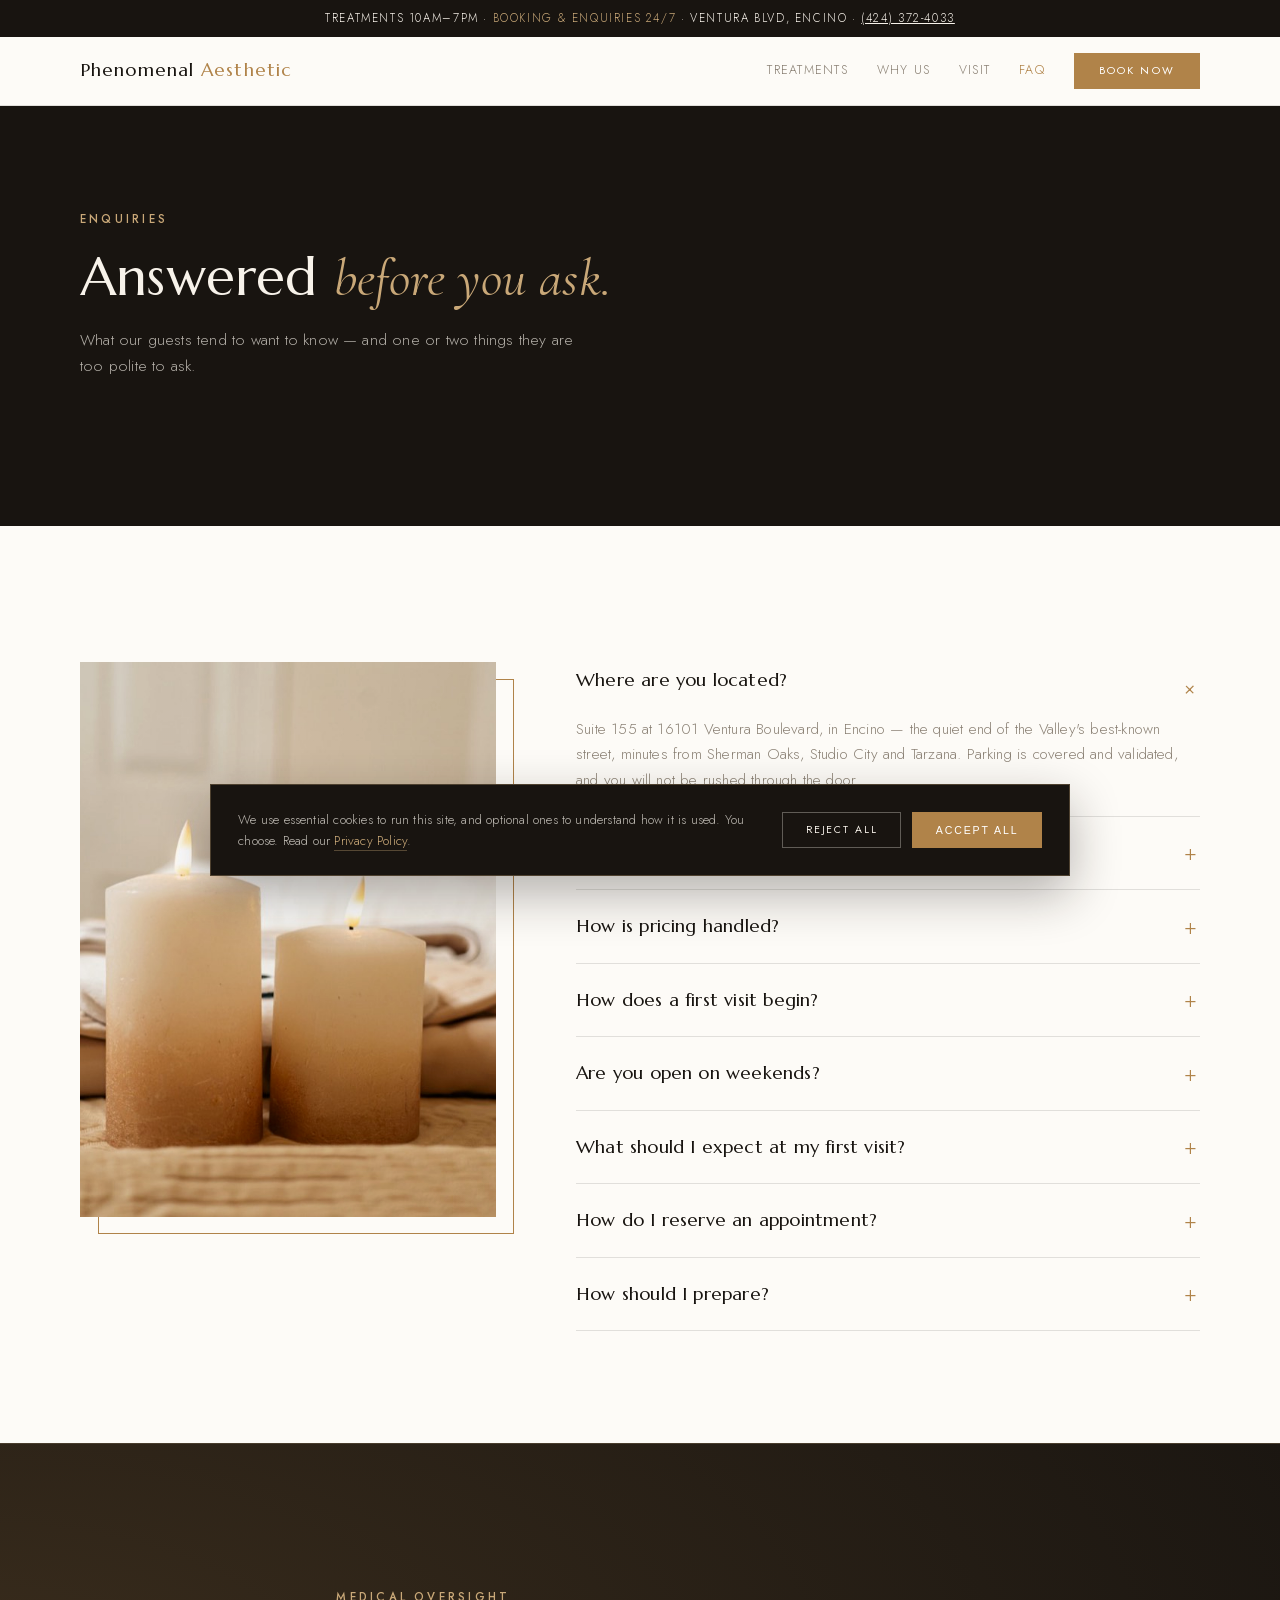
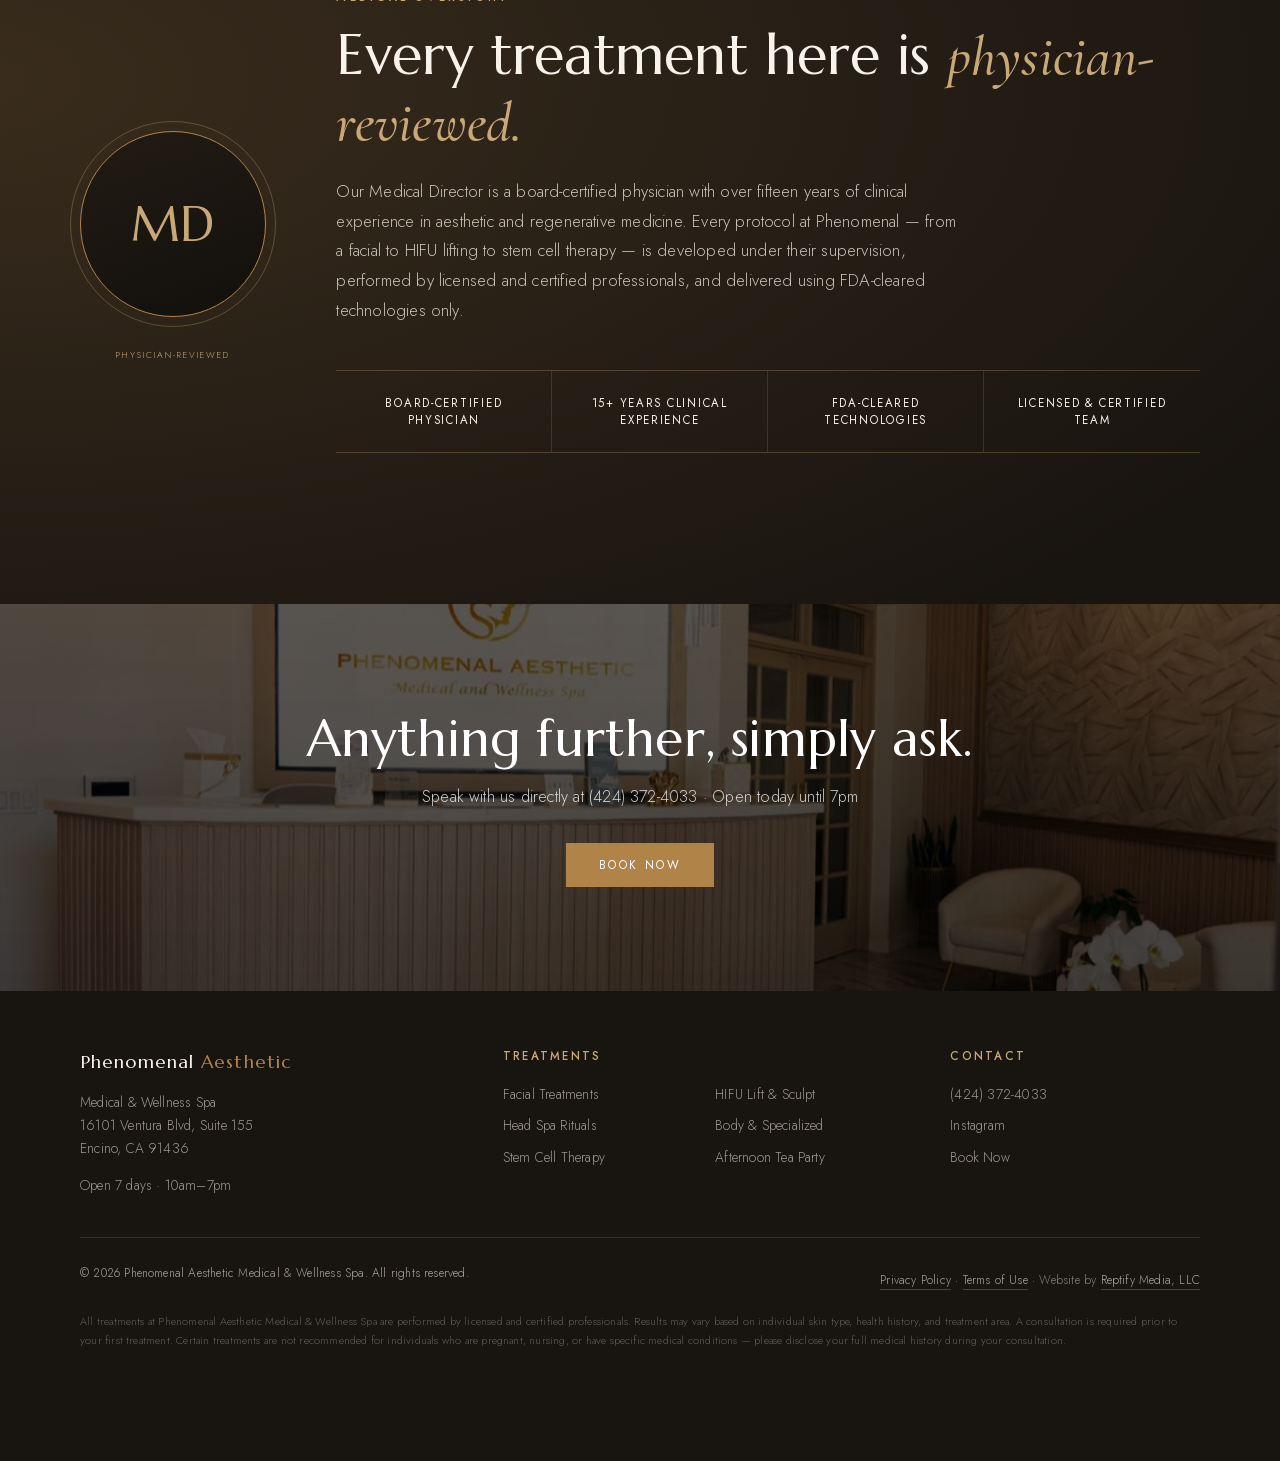
==== faq.html @ 1d9a3206 "Steady the FAQ on mobile, and remove the blue tap flash The FAQ jumped because opening one question " ====
<!DOCTYPE html>
<html lang="en">
<head>
<meta charset="UTF-8">
<meta name="viewport" content="width=device-width, initial-scale=1.0">
<title>FAQ | Phenomenal Aesthetic Med Spa, Encino</title>
<meta name="description" content="Location, treatments and pricing, consultations, weekend hours and what happens at a first visit — answered before you book. Encino, open 7 days.">
<meta property="og:type" content="website">
<meta property="og:site_name" content="Phenomenal Aesthetic Medical &amp; Wellness Spa">
<meta property="og:title" content="FAQ | Phenomenal Aesthetic Med Spa, Encino">
<meta property="og:description" content="Location, treatments and pricing, consultations, weekend hours and what happens at a first visit — answered before you book. Encino, open 7 days.">
<meta property="og:url" content="https://phenomenalaestheticspa.com/faq.html">
<meta property="og:image" content="https://phenomenalaestheticspa.com/wp-content/uploads/2026/02/DSC08669-2048x1365.jpg">
<meta name="twitter:card" content="summary_large_image">
<meta name="robots" content="noindex,nofollow"><!-- DEMO: set to index,follow at launch -->
<link rel="canonical" href="https://phenomenalaestheticspa.com/faq.html">
<style>@font-face{font-family:'Marcellus';src:url('fonts/marcellus-400.woff2') format('woff2');font-weight:400;font-style:normal;font-display:block}@font-face{font-family:'Cormorant Garamond';src:url('fonts/cormorant-italic.woff2') format('woff2');font-weight:400 500;font-style:italic;font-display:block}@font-face{font-family:'Jost';src:url('fonts/jost.woff2') format('woff2');font-weight:300 500;font-style:normal;font-display:block}:root{--ink:#181410;--espresso:#241d16;--gold:#b08349;--gold-soft:#c9a878;--ivory:#f7f2ea;--porcelain:#fdfbf7;--stone:#8a8074;--line:rgba(24,20,16,.12);--serif:'Marcellus',Georgia,'Times New Roman',serif;--accent:'Cormorant Garamond',Georgia,serif;--sans:'Jost','Helvetica Neue',Helvetica,Arial,sans-serif;}*{margin:0;padding:0;box-sizing:border-box;-webkit-tap-highlight-color:transparent}html{scroll-behavior:smooth;background:#181410;overscroll-behavior-y:none}body{font-family:var(--sans);color:var(--ink);background:var(--porcelain) !important;line-height:1.68;font-weight:300;letter-spacing:.012em;-webkit-font-smoothing:antialiased;text-rendering:optimizeLegibility}img{max-width:100%;height:auto;display:block}a{color:inherit;text-decoration:none}h1,h2,h3{font-family:var(--serif);font-weight:400;line-height:1.18;letter-spacing:.004em}.wrap{width:min(1120px,92%);margin:0 auto}.eyebrow{font-size:.72rem;letter-spacing:.28em;text-transform:uppercase;color:var(--gold);margin-bottom:1rem;font-weight:500}.btn{display:inline-block;padding:.95rem 2rem;font-size:.74rem;letter-spacing:.2em;text-transform:uppercase;font-weight:400;text-align:center;line-height:1;transition:background .4s ease,color .4s ease,border-color .4s ease,transform .4s ease,box-shadow .4s ease}.btn-gold{background:var(--gold);color:#fff;border:1px solid var(--gold)}.btn-gold:hover{background:#9a7040;border-color:#9a7040}.btn-ghost{border:1px solid rgba(255,255,255,.5);color:#fff}.btn-ghost:hover{background:rgba(255,255,255,.12)}.btn-dark{border:1px solid var(--ink);color:var(--ink)}.btn-dark:hover{background:var(--ink);color:var(--ivory)}.announce{background:var(--ink);color:var(--ivory);text-align:center;font-size:.72rem;letter-spacing:.14em;text-transform:uppercase;padding:.55rem 1rem}.announce span{color:var(--gold-soft)}nav{position:relative;z-index:50;background:var(--porcelain);border-bottom:1px solid var(--line)}.nav-in{display:flex;align-items:center;justify-content:space-between;padding:1rem 0}.logo{font-family:var(--serif);font-size:1.15rem;letter-spacing:.06em}.logo em{font-style:normal;color:var(--gold)}.nav-links{display:flex;align-items:center;gap:1.8rem;font-size:.78rem;letter-spacing:.1em;text-transform:uppercase;color:var(--stone)}.nav-links a:hover{color:var(--ink)}.nav-cta{background:var(--gold);color:#fff;border:1px solid var(--gold);padding:.72rem 1.5rem;font-size:.68rem;letter-spacing:.2em;text-transform:uppercase;font-weight:400;line-height:1}.nav-links .nav-cta{color:#fff}@media(max-width:820px){.nav-links a:not(.nav-cta){display:none}}.hero{position:relative;min-height:88svh;display:flex;align-items:flex-end;color:#fff;isolation:isolate;overflow:hidden}.hero::before{content:"";position:absolute;inset:0;background:#241d16 url('images/hero-lounge.jpg') center 30%/cover no-repeat;z-index:-2}.hero::after{content:"";position:absolute;inset:0;background:linear-gradient(180deg,rgba(36,29,22,.44) 0%,rgba(28,22,17,.6) 50%,rgba(24,20,16,.93) 100%);z-index:-1}.hero-in{padding:4.5rem 0 4rem}.hero .eyebrow{color:var(--gold-soft)}.hero h1{font-size:clamp(2.6rem,8vw,5.2rem);max-width:14ch;margin-bottom:1.2rem}.hero h1 em{font-family:var(--accent);font-style:italic;font-weight:500;color:var(--gold-soft)}.hero p{max-width:46ch;font-size:1.02rem;color:rgba(255,255,255,.85);margin-bottom:1.8rem}.proof-badge{display:inline-flex;align-items:center;gap:.5rem;background:rgba(24,20,16,.55);border:1px solid rgba(255,255,255,.28);backdrop-filter:blur(6px);padding:.5rem 1rem;font-size:.78rem;letter-spacing:.06em;margin-bottom:1.6rem;flex-wrap:wrap;justify-content:center}@media(max-width:640px){.proof-badge .badge-tail{display:none}}.proof-badge b{color:var(--gold-soft);font-weight:600}.hero-ctas{display:flex;gap:.9rem;flex-wrap:wrap}@media(max-width:640px){.hero-ctas{flex-direction:column}.hero-ctas .btn{width:100%}}.strip{background:var(--ink);color:var(--ivory)}.strip-in{display:grid;grid-template-columns:repeat(4,1fr);text-align:center;padding:1.4rem 0;gap:1rem}.strip b{display:block;font-family:var(--serif);font-size:1.05rem;color:var(--gold-soft);font-weight:400}.strip .strip-lead b{color:var(--gold)}.strip span{font-size:.7rem;letter-spacing:.14em;text-transform:uppercase;color:rgba(247,242,234,.6)}@media(max-width:720px){.strip-in{grid-template-columns:repeat(2,1fr);gap:1.4rem 1rem}}section{padding:8.5rem 0}.sec-head{max-width:58ch;margin-bottom:4rem}.sec-head h2{font-size:clamp(1.9rem,4.5vw,2.9rem);margin-bottom:.9rem}.sec-head p{color:var(--stone);font-size:1rem}.page-hero{background:var(--ink) !important;color:var(--ivory);padding:6.5rem 0 5rem;height:420px;display:flex;align-items:flex-start;overflow:hidden}.page-hero h1{margin-top:0}.page-hero .eyebrow{margin-bottom:1.1rem}.page-hero .eyebrow{color:var(--gold-soft)}.page-hero h1{font-family:var(--serif);font-size:clamp(2.1rem,5vw,3.3rem);font-weight:400;max-width:22ch}.page-hero p.lead{color:rgba(247,242,234,.7);max-width:52ch;margin-top:1.1rem;font-size:.98rem}.nav-links a.active{color:var(--gold)}.nav-toggle{display:none;width:44px;height:44px;border:none;background:none;cursor:pointer;padding:0;position:relative;z-index:82;margin-right:-.5rem}.nav-toggle span{display:block;width:22px;height:1px;background:var(--ink);margin:0 auto;transition:transform .45s cubic-bezier(.25,.6,.3,1),opacity .3s ease,background .3s ease}.nav-toggle span:first-child{transform:translateY(-3px)}.nav-toggle span:last-child{transform:translateY(3px)}body.menu-open .nav-toggle span{background:var(--ivory)}body.menu-open .nav-toggle span:first-child{transform:translateY(.5px) rotate(45deg)}body.menu-open .nav-toggle span:last-child{transform:translateY(-.5px) rotate(-45deg)}@media(max-width:820px){.nav-toggle{display:block}nav .nav-links{position:fixed;inset:0;background:var(--ink);flex-direction:column;align-items:flex-start;justify-content:center;gap:0;padding:0 2rem;z-index:80;opacity:0;visibility:hidden;transition:opacity .5s cubic-bezier(.25,.6,.3,1),visibility .5s}body.menu-open nav .nav-links{opacity:1;visibility:visible}nav .nav-links a:not(.nav-cta){display:block;font-family:var(--serif);font-size:1.32rem;letter-spacing:.02em;text-transform:none;color:var(--ivory);padding:.62rem 0;width:100%;opacity:0;transform:translateY(14px);transition:opacity .5s cubic-bezier(.25,.6,.3,1),transform .5s cubic-bezier(.25,.6,.3,1),color .3s}body.menu-open nav .nav-links a:not(.nav-cta){opacity:1;transform:none}body.menu-open nav .nav-links a:nth-of-type(1){transition-delay:.1s}body.menu-open nav .nav-links a:nth-of-type(2){transition-delay:.16s}body.menu-open nav .nav-links a:nth-of-type(3){transition-delay:.22s}body.menu-open nav .nav-links a:nth-of-type(4){transition-delay:.28s}nav .nav-links a:not(.nav-cta):hover{color:var(--gold-soft)}nav .nav-links .nav-cta{display:none}nav .nav-links::after{content:"16101 Ventura Blvd, Suite 155 · Encino";position:absolute;bottom:6.5rem;left:2rem;right:2rem;font-size:.7rem;letter-spacing:.16em;text-transform:uppercase;color:rgba(247,242,234,.42);opacity:0;transition:opacity .5s ease .34s}body.menu-open nav .nav-links::after{opacity:1}body.menu-open{overflow:hidden}nav{background:var(--porcelain)}body.menu-open nav{background:transparent;border-bottom-color:transparent}body.menu-open .logo{color:var(--ivory);position:relative;z-index:82}.svc a,.menu-item a,.p-more{display:inline-block;padding:.62rem 0}footer li a{display:inline-block;padding:.34rem 0}.announce a{display:inline-block;padding:.3rem .2rem}.foot-legal-links a{display:inline-block;padding:.3rem 0}.visit-card a[href^="tel"],.visit-card a[href^="https://www.instagram"]{display:inline-block;padding:.25rem 0}}@media(prefers-reduced-motion:reduce){nav .nav-links,nav .nav-links a,.nav-toggle span{transition:none}}.page-hero .wrap{width:min(1120px,92%)}.page-hero p.lead{max-width:52ch}@media(max-width:820px){.page-hero{height:auto;min-height:300px;padding:3.4rem 0 3rem}}.reviews .sec-head{margin:0 auto 3.4rem;text-align:center}.reviews .sec-head h2{color:var(--ivory)}.review-rail{position:relative;overflow:hidden}.review-rail + .review-rail{margin-top:1.5rem}.review-track{display:flex;align-items:stretch;gap:1.5rem;width:max-content;will-change:transform}.review-track--a{animation:driftLeft 168s linear infinite}.review-track--b{animation:driftRight 196s linear infinite}.review-rail:hover .review-track,.review-rail:focus-within .review-track{animation-play-state:paused}@keyframes driftLeft{from{transform:translate3d(0,0,0)}to{transform:translate3d(-50%,0,0)}}@keyframes driftRight{from{transform:translate3d(-50%,0,0)}to{transform:translate3d(0,0,0)}}.review-card{flex:0 0 clamp(310px,25vw,368px);text-align:left;position:relative;border:1px solid rgba(201,168,120,.2);background:linear-gradient(158deg,rgba(247,242,234,.055),rgba(247,242,234,.012));padding:2.2rem 2rem 1.9rem;display:flex;flex-direction:column;transition:border-color .6s ease,background .6s ease}.review-card:hover{border-color:rgba(201,168,120,.46);background:linear-gradient(158deg,rgba(247,242,234,.08),rgba(247,242,234,.02))}.rc-stars{color:var(--gold-soft);letter-spacing:.26em;font-size:.72rem;margin-bottom:1.3rem}.review-card p{font-family:var(--sans);font-weight:300;font-size:.96rem;line-height:1.85;letter-spacing:.006em;color:rgba(250,247,241,.93);margin:0 0 1.7rem;flex:1;text-wrap:pretty}.rc-name{font-family:var(--serif);font-size:.95rem;color:var(--ivory);letter-spacing:.02em;padding-top:1.1rem;border-top:1px solid rgba(201,168,120,.2)}.rc-source{display:block;font-size:.6rem;letter-spacing:.22em;text-transform:uppercase;color:var(--gold-soft);margin-top:.4rem}.rc-treatment{display:block;font-size:.6rem;letter-spacing:.16em;text-transform:uppercase;color:rgba(247,242,234,.42);margin-top:.22rem}@media(max-width:860px){.review-rail{overflow-x:auto;scroll-snap-type:x mandatory;-webkit-overflow-scrolling:touch;scrollbar-width:none;padding-inline:1.1rem}.review-rail::-webkit-scrollbar{display:none}.review-track{animation:none !important;width:auto;gap:1rem}.review-card{flex:0 0 78vw;scroll-snap-align:center;padding:1.8rem 1.6rem 1.6rem}.review-card p{font-size:.98rem;line-height:1.8}.review-rail + .review-rail{margin-top:1rem}}@media(prefers-reduced-motion:reduce){.review-track{animation:none}.review-rail{overflow-x:auto;scroll-snap-type:x mandatory}.review-card{scroll-snap-align:start}}</style>
<script>document.documentElement.className+=' js'</script>
<link rel="preload" as="font" type="font/woff2" href="fonts/marcellus-400.woff2" crossorigin>
<link rel="preload" as="font" type="font/woff2" href="fonts/jost.woff2" crossorigin>
<link rel="preload" as="font" type="font/woff2" href="fonts/cormorant-italic.woff2" crossorigin>
<link rel="stylesheet" href="style.css">
<script type="application/ld+json">
{
  "@context": "https://schema.org",
  "@type": "BreadcrumbList",
  "itemListElement": [
    {
      "@type": "ListItem",
      "position": 1,
      "name": "Home",
      "item": "https://phenomenalaestheticspa.com/"
    },
    {
      "@type": "ListItem",
      "position": 2,
      "name": "FAQ",
      "item": "https://phenomenalaestheticspa.com/faq.html"
    }
  ]
}
</script>
<script type="application/ld+json">
{
  "@context": "https://schema.org",
  "@type": "MedicalSpa",
  "@id": "https://phenomenalaestheticspa.com/#business",
  "name": "Phenomenal Aesthetic Medical & Wellness Spa",
  "url": "https://phenomenalaestheticspa.com/",
  "telephone": "+14243724033",
  "priceRange": "$$$",
  "address": {
    "@type": "PostalAddress",
    "streetAddress": "16101 Ventura Blvd, Suite 155",
    "addressLocality": "Encino",
    "addressRegion": "CA",
    "postalCode": "91436",
    "addressCountry": "US"
  },
  "geo": {
    "@type": "GeoCoordinates",
    "latitude": 34.1554,
    "longitude": -118.4844
  },
  "openingHoursSpecification": {
    "@type": "OpeningHoursSpecification",
    "dayOfWeek": [
      "Monday",
      "Tuesday",
      "Wednesday",
      "Thursday",
      "Friday",
      "Saturday",
      "Sunday"
    ],
    "opens": "10:00",
    "closes": "19:00"
  },
  "aggregateRating": {
    "@type": "AggregateRating",
    "ratingValue": "5.0",
    "reviewCount": "19",
    "bestRating": "5"
  },
  "areaServed": [
    "Encino",
    "Sherman Oaks",
    "Studio City",
    "Tarzana",
    "Los Angeles"
  ]
}
</script>
<script type="application/ld+json">
{
  "@context": "https://schema.org",
  "@type": "FAQPage",
  "mainEntity": [
    {
      "@type": "Question",
      "name": "Where are you located?",
      "acceptedAnswer": {
        "@type": "Answer",
        "text": "Suite 155 at 16101 Ventura Boulevard, in Encino — the quiet end of the Valley's best-known street, minutes from Sherman Oaks, Studio City and Tarzana. Parking is covered and validated, and you will not be rushed through the door."
      }
    },
    {
      "@type": "Question",
      "name": "Which treatments do you offer?",
      "acceptedAnswer": {
        "@type": "Answer",
        "text": "Medical-grade facials — Hydrafacial, dermaplaning, oxygen and cold-infusion protocols — alongside HIFU non-surgical lifting, plasma pen tightening, Japanese and Korean head spa rituals, body and sculpting therapies, physician-led stem cell therapy, and a private Afternoon Tea lounge. Aesthetics and wellness, under one roof."
      }
    },
    {
      "@type": "Question",
      "name": "How is pricing handled?",
      "acceptedAnswer": {
        "@type": "Answer",
        "text": "Every price is published on our treatment menu, from body rituals to advanced lifting. You will never be quoted a figure you haven't already seen, and nothing is added at checkout."
      }
    },
    {
      "@type": "Question",
      "name": "How does a first visit begin?",
      "acceptedAnswer": {
        "@type": "Answer",
        "text": "With a conversation, not a procedure. Your first visit opens with a complimentary assessment of your skin, your goals and the pace that suits your life — after which you receive a considered plan. You are welcome to begin the same day, or to take the plan home and think on it."
      }
    },
    {
      "@type": "Question",
      "name": "Are you open on weekends?",
      "acceptedAnswer": {
        "@type": "Answer",
        "text": "Every day of the week, ten until seven — Saturday and Sunday included. Most of Encino closes when your schedule finally opens; we don't."
      }
    },
    {
      "@type": "Question",
      "name": "What should I expect at my first visit?",
      "acceptedAnswer": {
        "@type": "Answer",
        "text": "Allow an additional fifteen minutes. You will be received privately, assessed unhurriedly, and given a clear treatment plan with pricing before anything begins. One guest, one protocol, no waiting-room atmosphere."
      }
    },
    {
      "@type": "Question",
      "name": "How do I reserve an appointment?",
      "acceptedAnswer": {
        "@type": "Answer",
        "text": "Treatments run 10am to 7pm, but bookings are taken 24/7 — chat with Nora, our AI concierge, at any hour, or telephone (424) 372-4033, answered day and night. Same-week appointments are usually available, weekends included."
      }
    },
    {
      "@type": "Question",
      "name": "How should I prepare?",
      "acceptedAnswer": {
        "@type": "Answer",
        "text": "Arrive with clean skin where possible, and set aside retinoids and strong exfoliants for the forty-eight hours beforehand. Please share your full medical history at consultation — certain treatments are not advised during pregnancy, while nursing, or alongside particular conditions."
      }
    }
  ]
}
</script>
</head>
<body>

<div class="announce">Treatments 10am–7pm · <span>Booking &amp; enquiries 24/7</span> · Ventura Blvd, Encino · <a href="tel:+14243724033" style="text-decoration:underline">(424) 372-4033</a></div>

<nav>
  <div class="wrap nav-in">
    <a class="logo" href="index.html">Phenomenal <em>Aesthetic</em></a>
    <div class="nav-links" id="navMenu">
      <a href="treatments.html">Treatments</a>
      <a href="why-us.html">Why Us</a>
      <a href="visit.html">Visit</a>
      <a href="faq.html" class="active">FAQ</a>
      <a class="nav-cta" href="treatments.html">Book Now</a>
    </div>
      <button class="nav-toggle" type="button" aria-label="Open menu" aria-expanded="false" aria-controls="navMenu">
        <span></span><span></span>
      </button>
  </div>
</nav>

<header class="page-hero">
  <div class="wrap">
    <p class="eyebrow">Enquiries</p>
    <h1>Answered <em style="font-family:var(--accent);font-style:italic;color:var(--gold-soft)">before you ask.</em></h1>
    <p class="lead">What our guests tend to want to know — and one or two things they are too polite to ask.</p>
  </div>
</header>


<section class="faq-main">
  <div class="wrap faq-grid">
    <aside class="faq-aside rv">
      <img width="1100" height="733" src="images/treatment-room.jpg" alt="Treatment room at Phenomenal Aesthetic Medical &amp; Wellness Spa, 16101 Ventura Blvd, Encino" loading="lazy">
    </aside>
    <div class="faq-list">
    <details open>
      <summary>Where are you located?</summary>
      <p>Suite 155 at 16101 Ventura Boulevard, in Encino — the quiet end of the Valley's best-known street, minutes from Sherman Oaks, Studio City and Tarzana. Parking is covered and validated, and you will not be rushed through the door.</p>
    </details>
    <details>
      <summary>Which treatments do you offer?</summary>
      <p>Medical-grade facials — Hydrafacial, dermaplaning, oxygen and cold-infusion protocols — alongside HIFU non-surgical lifting, plasma pen tightening, Japanese and Korean head spa rituals, body and sculpting therapies, physician-led stem cell therapy, and a private Afternoon Tea lounge. Aesthetics and wellness, under one roof.</p>
    </details>
    <details>
      <summary>How is pricing handled?</summary>
      <p>Every price is published on our <a href="treatments.html" style="color:var(--gold)">treatment menu</a>, from body rituals to advanced lifting. You will never be quoted a figure you haven't already seen, and nothing is added at checkout.</p>
    </details>
    <details>
      <summary>How does a first visit begin?</summary>
      <p>With a conversation, not a procedure. Your first visit opens with a complimentary assessment of your skin, your goals and the pace that suits your life — after which you receive a considered plan. You are welcome to begin the same day, or to take the plan home and think on it.</p>
    </details>
    <details>
      <summary>Are you open on weekends?</summary>
      <p>Every day of the week, ten until seven — Saturday and Sunday included. Most of Encino closes when your schedule finally opens; we don't.</p>
    </details>
    <details>
      <summary>What should I expect at my first visit?</summary>
      <p>Allow an additional fifteen minutes. You will be received privately, assessed unhurriedly, and given a clear treatment plan with pricing before anything begins. One guest, one protocol, no waiting-room atmosphere.</p>
    </details>
    <details>
      <summary>How do I reserve an appointment?</summary>
      <p>Treatments run ten until seven, but bookings are taken around the clock — chat with Nora, our concierge, at any hour, or telephone <a href="tel:+14243724033" style="color:var(--gold)">(424) 372-4033</a>, which is answered day and night. Same-week appointments are usually available, weekends included, though evenings tend to reserve first.</p>
    </details>
    <details>
      <summary>How should I prepare?</summary>
      <p>Arrive with clean skin where possible, and set aside retinoids and strong exfoliants for the forty-eight hours beforehand. Please share your full medical history at consultation — certain treatments are not advised during pregnancy, while nursing, or alongside particular conditions.</p>
    </details>
    </div>
  </div>
</section>

<section class="medcred">
  <div class="wrap medcred-grid rv in">
    <div class="medcred-avatar" aria-hidden="true">MD</div>
    <div>
            <p class="eyebrow">Medical Oversight</p>
      <h2>Every treatment here is <em>physician-reviewed.</em></h2>
      <!-- DEMO PLACEHOLDER: replace with the real Medical Director's name, photo and verified credentials before launch -->
      <p class="medcred-bio">Our Medical Director is a board-certified physician with over fifteen years of clinical experience in aesthetic and regenerative medicine. Every protocol at Phenomenal &mdash; from a facial to HIFU lifting to stem cell therapy &mdash; is developed under their supervision, performed by licensed and certified professionals, and delivered using FDA-cleared technologies only.</p>
      <div class="medcred-chips">
        <span>Board-Certified Physician</span>
        <span>15+ Years Clinical Experience</span>
        <span>FDA-Cleared Technologies</span>
        <span>Licensed &amp; Certified Team</span>
      </div>
    </div>
  </div>
</section>

<section class="final">
  <div class="wrap rv in">
    <h2>Anything further, simply ask.</h2>
    <p>Speak with us directly at (424) 372-4033 · Open today until 7pm</p>
    <a class="btn btn-gold" href="treatments.html">Book Now</a>
  </div>
</section>

<footer>
  <div class="wrap">
    <div class="foot-grid">
      <div>
        <span class="logo">Phenomenal <em>Aesthetic</em></span>
        <p>Medical &amp; Wellness Spa<br>16101 Ventura Blvd, Suite 155<br>Encino, CA 91436</p>
        <p style="margin-top:.9rem">Open 7 days &middot; 10am&ndash;7pm</p>
      </div>
      <div class="foot-treatments">
        <h4>Treatments</h4>
        <ul>
          <li><a href="treatments.html#facials">Facial Treatments</a></li>
          <li><a href="treatments.html#lift">HIFU Lift &amp; Sculpt</a></li>
          <li><a href="treatments.html#headspa">Head Spa Rituals</a></li>
          <li><a href="treatments.html#body">Body &amp; Specialized</a></li>
          <li><a href="treatments.html#stemcell">Stem Cell Therapy</a></li>
          <li><a href="treatments.html#tea">Afternoon Tea Party</a></li>
        </ul>
      </div>
      <div>
        <h4>Contact</h4>
        <ul>
          <li><a href="tel:+14243724033">(424) 372-4033</a></li>
          <li><a href="https://www.instagram.com/phenomenalaestheticspa/" target="_blank" rel="noopener">Instagram</a></li>
          <li><a href="treatments.html">Book Now</a></li>
        </ul>
      </div>
    </div>
    <div class="foot-base">
      <span>© 2026 Phenomenal Aesthetic Medical &amp; Wellness Spa. All rights reserved.</span>
      <span class="foot-legal-links"><a href="privacy.html">Privacy Policy</a> · <a href="terms.html">Terms of Use</a> · <span class="foot-credit">Website by <a href="https://reptifymedia.com" target="_blank" rel="noopener">Reptify Media, LLC</a></span></span>
    </div>
    <p class="foot-legal">All treatments at Phenomenal Aesthetic Medical &amp; Wellness Spa are performed by licensed and certified professionals. Results may vary based on individual skin type, health history, and treatment area. A consultation is required prior to your first treatment. Certain treatments are not recommended for individuals who are pregnant, nursing, or have specific medical conditions — please disclose your full medical history during your consultation.</p>
  </div>
</footer>

<div class="mobile-bar">
  <a class="mb-call" href="tel:+14243724033"><span>Call Now</span><small>(424) 372-4033</small></a>
  <a class="mb-book" href="tel:+14243724033"><span>Book Now</span><small data-avail>Open today</small></a>
</div>

<script src="main.js" defer></script>
<script src="chat.js" defer></script>
</body>
</html>
---- style.css ----
/* ── self-hosted type ─────────────────────────────────────── */
/* Variable woff2, latin subset, served from our own directory. No third-party
   request, and font-display:block prevents the swap that made text jump on
   refresh — the face is either ready or the page waits a beat for it. */
@font-face{font-family:'Marcellus';src:url('fonts/marcellus-400.woff2') format('woff2');font-weight:400;font-style:normal;font-display:block}
@font-face{font-family:'Cormorant Garamond';src:url('fonts/cormorant-italic.woff2') format('woff2');font-weight:400 500;font-style:italic;font-display:block}
@font-face{font-family:'Jost';src:url('fonts/jost.woff2') format('woff2');font-weight:300 500;font-style:normal;font-display:block}

:root{
  --ink:#181410;
  --espresso:#241d16;
  --gold:#b08349;
  --gold-soft:#c9a878;
  --ivory:#f7f2ea;
  --porcelain:#fdfbf7;
  --stone:#8a8074;
  --line:rgba(24,20,16,.12);
  --serif:'Marcellus',Georgia,'Times New Roman',serif;
  --accent:'Cormorant Garamond',Georgia,serif;
  --sans:'Jost','Helvetica Neue',Helvetica,Arial,sans-serif;
}
*{margin:0;padding:0;box-sizing:border-box;-webkit-tap-highlight-color:transparent}
html{scroll-behavior:smooth;background:#181410;overscroll-behavior-y:none}
body{font-family:var(--sans);color:var(--ink);background:var(--porcelain) !important;line-height:1.68;font-weight:300;letter-spacing:.012em;-webkit-font-smoothing:antialiased;text-rendering:optimizeLegibility}
img{max-width:100%;height:auto;display:block}
a{color:inherit;text-decoration:none}
h1,h2,h3{font-family:var(--serif);font-weight:400;line-height:1.18;letter-spacing:.004em}
.wrap{width:min(1120px,92%);margin:0 auto}
.eyebrow{font-size:.72rem;letter-spacing:.28em;text-transform:uppercase;color:var(--gold);margin-bottom:1rem;font-weight:500}
.btn{display:inline-block;padding:.95rem 2rem;font-size:.74rem;letter-spacing:.2em;text-transform:uppercase;font-weight:400;text-align:center;line-height:1;transition:background .4s ease,color .4s ease,border-color .4s ease,transform .4s ease,box-shadow .4s ease}
.btn-gold{background:var(--gold);color:#fff;border:1px solid var(--gold)}
.btn-gold:hover{background:#9a7040;border-color:#9a7040}
.btn-ghost{border:1px solid rgba(255,255,255,.5);color:#fff}
.btn-ghost:hover{background:rgba(255,255,255,.12)}
.btn-dark{border:1px solid var(--ink);color:var(--ink)}
.btn-dark:hover{background:var(--ink);color:var(--ivory)}

/* announcement */
.announce{background:var(--ink);color:var(--ivory);text-align:center;font-size:.72rem;letter-spacing:.14em;text-transform:uppercase;padding:.55rem 1rem}
.announce span{color:var(--gold-soft)}

/* nav — quiet hierarchy: logo left, links small beside CTA */
nav{position:relative;z-index:50;background:var(--porcelain);border-bottom:1px solid var(--line)}
.nav-in{display:flex;align-items:center;justify-content:space-between;padding:1rem 0}
.logo{font-family:var(--serif);font-size:1.15rem;letter-spacing:.06em}
.logo em{font-style:normal;color:var(--gold)}
.nav-links{display:flex;align-items:center;gap:1.8rem;font-size:.78rem;letter-spacing:.1em;text-transform:uppercase;color:var(--stone)}
.nav-links a:hover{color:var(--ink)}
.nav-cta{background:var(--gold);color:#fff;border:1px solid var(--gold);padding:.72rem 1.5rem;font-size:.68rem;letter-spacing:.2em;text-transform:uppercase;font-weight:400;line-height:1}
.nav-links .nav-cta{color:#fff}
@media(max-width:820px){.nav-links a:not(.nav-cta){display:none}}

/* hero */
.hero{position:relative;min-height:88svh;display:flex;align-items:flex-end;color:#fff;isolation:isolate;overflow:hidden}
.hero::before{content:"";position:absolute;inset:0;background:#241d16 url('images/hero-lounge.jpg') center 30%/cover no-repeat;z-index:-2}
.hero::after{content:"";position:absolute;inset:0;background:linear-gradient(180deg,rgba(36,29,22,.44) 0%,rgba(28,22,17,.6) 50%,rgba(24,20,16,.93) 100%);z-index:-1}@media(max-width:820px){.hero::before{background-image:url('images/hero-lounge-sm.jpg')}}
.hero-in{padding:4.5rem 0 4rem}
.hero .eyebrow{color:var(--gold-soft)}
.hero h1{font-size:clamp(2.6rem,8vw,5.2rem);max-width:14ch;margin-bottom:1.2rem}
.hero h1 em{font-family:var(--accent);font-style:italic;font-weight:500;color:var(--gold-soft)}
.hero p{max-width:46ch;font-size:1.02rem;color:rgba(255,255,255,.85);margin-bottom:1.8rem}
.proof-badge{display:inline-flex;align-items:center;gap:.5rem;background:rgba(24,20,16,.55);border:1px solid rgba(255,255,255,.28);backdrop-filter:blur(6px);padding:.5rem 1rem;font-size:.78rem;letter-spacing:.06em;margin-bottom:1.6rem;flex-wrap:wrap;justify-content:center}
@media(max-width:640px){.proof-badge .badge-tail{display:none}}
.proof-badge b{color:var(--gold-soft);font-weight:600}
.hero-ctas{display:flex;gap:.9rem;flex-wrap:wrap}
@media(max-width:640px){.hero-ctas{flex-direction:column}.hero-ctas .btn{width:100%}}

/* trust strip */
.strip{background:var(--ink);color:var(--ivory)}
.strip-in{display:grid;grid-template-columns:repeat(4,1fr);text-align:center;padding:1.4rem 0;gap:1rem}
.strip b{display:block;font-family:var(--serif);font-size:1.05rem;color:var(--gold-soft);font-weight:400}
.strip .strip-lead b{color:var(--gold)}
.strip span{font-size:.7rem;letter-spacing:.14em;text-transform:uppercase;color:rgba(247,242,234,.6)}
@media(max-width:720px){.strip-in{grid-template-columns:repeat(2,1fr);gap:1.4rem 1rem}}

/* sections */
section{padding:8.5rem 0}
.sec-head{max-width:58ch;margin-bottom:4rem}
.sec-head h2{font-size:clamp(1.9rem,4.5vw,2.9rem);margin-bottom:.9rem}
.sec-head p{color:var(--stone);font-size:1rem}

/* services */
.services{background:var(--ivory)}
.svc-grid{display:grid;grid-template-columns:repeat(auto-fit,minmax(240px,1fr));gap:1.4rem}
.svc{background:var(--porcelain);border:1px solid var(--line);padding:2.2rem 1.8rem;display:flex;flex-direction:column}
.svc:hover{transform:translateY(-5px);box-shadow:0 20px 46px rgba(24,20,16,.09)}
.svc-stage.is-open .svc:hover{transform:none;box-shadow:inset 3px 0 0 0 var(--gold)}
.svc .num{font-family:var(--serif);color:var(--gold);font-size:.85rem;letter-spacing:.2em;margin-bottom:1.1rem}
.svc h3{font-size:1.35rem;margin-bottom:.35rem}
.svc .outcome{font-family:var(--accent);font-size:1.05rem;color:var(--gold);font-style:italic;margin-bottom:.9rem}
.svc p{font-size:.9rem;color:var(--stone);margin-bottom:1.4rem}
.svc a{font-size:.7rem;letter-spacing:.2em;text-transform:uppercase;color:var(--ink);border-bottom:1px solid var(--gold);padding-bottom:.25rem;align-self:flex-start;font-weight:400;margin-top:auto}
.svc a:hover{color:var(--gold)}

/* why */
.why-grid{display:grid;grid-template-columns:1.05fr .95fr;gap:5rem;align-items:center}
.why-img{position:relative}
.why-img{overflow:visible}
.why-img img{aspect-ratio:4/5;object-fit:cover;width:100%;transition:transform .6s ease}
.why-img:hover img{transform:scale(1.02)}
.why-img::after{content:"";position:absolute;inset:1.2rem -1.2rem -1.2rem 1.2rem;border:1px solid var(--gold);z-index:-1;pointer-events:none}
.why li{list-style:none;display:flex;gap:1rem;margin-bottom:1.5rem;font-size:.95rem}
.why li b{font-family:var(--serif);font-weight:400;display:block;font-size:1.1rem;margin-bottom:.15rem}
.why li span{color:var(--stone);font-size:.9rem}
.tick{color:var(--gold);font-size:1.1rem;line-height:1.7}
@media(max-width:860px){.why-grid{grid-template-columns:1fr;gap:2.5rem}.why-img::after{inset:.8rem -.8rem -.8rem .8rem}}

/* reviews */
.reviews{background:var(--ink);color:var(--ivory);text-align:center}
.stars{color:var(--gold-soft);font-size:1.5rem;letter-spacing:.35em;margin-bottom:1.2rem}
.reviews blockquote{font-family:var(--serif);font-size:clamp(1.4rem,3.6vw,2.1rem);max-width:26ch;margin:0 auto 1.4rem;line-height:1.35}
.reviews cite{font-style:normal;font-size:.78rem;letter-spacing:.2em;text-transform:uppercase;color:rgba(247,242,234,.55)}
.reviews .g5{color:var(--gold-soft)}

/* visit */
.visit{background:var(--ivory)}
.visit-grid{display:grid;grid-template-columns:1fr 1fr;gap:3rem}
.visit-card{background:var(--porcelain);border:1px solid var(--line);padding:2.2rem 1.8rem;display:flex;flex-direction:column;transition:transform .4s ease,box-shadow .4s ease}
.visit-card:hover{transform:translateY(-5px);box-shadow:0 20px 46px rgba(24,20,16,.09)}
.visit-card h3{font-size:1.3rem;margin-bottom:1.2rem}
.visit-card p{font-size:.95rem;margin-bottom:.9rem;color:var(--stone)}
.visit-card p b{color:var(--ink);font-weight:500}
.visit-card .btn{margin-top:auto;align-self:flex-start}
.hours-row{display:flex;justify-content:space-between;border-bottom:1px solid var(--line);padding:.55rem 0;font-size:.92rem}
.hours-row span:last-child{color:var(--gold);font-weight:500}
@media(max-width:820px){.visit-grid{grid-template-columns:1fr}}

/* faq */
details{border-bottom:1px solid var(--line)}
summary{font-family:var(--serif);font-size:1.15rem;padding:1.3rem 2.2rem 1.3rem 0;cursor:pointer;list-style:none;position:relative}
summary::-webkit-details-marker{display:none}
summary::after{content:"+";position:absolute;right:.2rem;top:50%;transform:translateY(-50%);color:var(--gold);font-size:1.4rem;font-family:var(--sans);font-weight:300;transition:transform .25s}
details[open] summary::after{transform:translateY(-50%) rotate(45deg)}
details p{padding:0 0 1.4rem;color:var(--stone);font-size:.95rem;max-width:65ch}

/* ── medical oversight — the trust anchor ─────────────────── */
.medcred{background:var(--ink);color:var(--ivory);position:relative;overflow:hidden;border-top:1px solid rgba(201,168,120,.28);padding:9rem 0;min-height:clamp(520px,64vh,660px);display:flex;align-items:center}
.medcred::before{content:"";position:absolute;inset:-45%;background:radial-gradient(ellipse at 22% 40%,rgba(176,131,73,.22),transparent 58%);pointer-events:none}
.medcred .wrap{position:relative;width:min(1120px,92%)}
.medcred-grid{display:grid;grid-template-columns:auto 1fr;gap:4.4rem;align-items:center}
.medcred .eyebrow{color:var(--gold-soft)}

/* the seal */
.medcred-avatar{width:186px;height:186px;border-radius:50%;background:linear-gradient(160deg,#221b14,#12100c);color:var(--gold-soft);font-family:var(--serif);font-size:3rem;display:flex;align-items:center;justify-content:center;border:1px solid var(--gold);position:relative;flex-shrink:0}
.medcred-avatar::after{content:"";position:absolute;inset:-11px;border:1px solid rgba(201,168,120,.32);border-radius:50%}
.medcred-avatar::before{content:"PHYSICIAN-REVIEWED";position:absolute;bottom:-2.9rem;left:50%;transform:translateX(-50%);font-family:var(--sans);font-size:.56rem;letter-spacing:.22em;color:var(--gold-soft);white-space:nowrap}

.medcred h2{font-size:clamp(2.2rem,5vw,3.5rem);margin-bottom:1.4rem;max-width:19ch;line-height:1.16}
.medcred h2 em{font-family:var(--accent);font-style:italic;font-weight:500;color:var(--gold-soft)}
.medcred-bio{color:rgba(247,242,234,.78);font-size:1.04rem;line-height:1.78;max-width:62ch;margin-bottom:2.8rem}

/* credential marks */
.medcred-chips{display:grid;grid-template-columns:repeat(4,1fr);gap:0;border-top:1px solid rgba(201,168,120,.28);border-bottom:1px solid rgba(201,168,120,.28);margin-bottom:.4rem}
.medcred-chips span{border:none;border-right:1px solid rgba(201,168,120,.18);color:var(--ivory);font-size:.72rem;letter-spacing:.15em;text-transform:uppercase;padding:1.5rem 1rem;font-weight:400;text-align:center;display:flex;align-items:center;justify-content:center;line-height:1.45}
.medcred-chips span:last-child{border-right:none}
.medcred-foot{margin-top:1.8rem;display:flex;align-items:center;gap:1.4rem;flex-wrap:wrap}
.medcred-foot p{font-size:.82rem;color:rgba(247,242,234,.5);margin:0}

@media(max-width:900px){
  .medcred{padding:5rem 0;min-height:0}
  .medcred-grid{grid-template-columns:1fr;gap:3.4rem;text-align:left}
  .medcred-avatar{width:132px;height:132px;font-size:2.1rem}
  .medcred-chips{grid-template-columns:repeat(2,1fr)}
  .medcred-chips span{border-bottom:1px solid rgba(201,168,120,.18);padding:1rem .8rem}
  .medcred-chips span:nth-child(2n){border-right:none}
  .medcred-chips span:nth-last-child(-n+2){border-bottom:none}
}
@media(max-width:520px){.medcred-chips{grid-template-columns:1fr}.medcred-chips span{border-right:none}}

/* final cta */
.final{padding:8.5rem 0;background:linear-gradient(rgba(36,29,22,.74),rgba(24,20,16,.78)),url('images/final-band.jpg') center/cover;color:#fff;text-align:center;padding:6.5rem 0}
.final h2{font-size:clamp(2rem,5.5vw,3.2rem);max-width:20ch;margin:0 auto 1rem}
.final p{color:rgba(255,255,255,.8);margin-bottom:2rem}

/* footer */
footer{background:var(--ink);color:rgba(247,242,234,.6);padding:3.5rem 0 7rem;font-size:.85rem}
.foot-grid{display:grid;grid-template-columns:1.5fr 1.6fr 1fr;gap:3rem;margin-bottom:2.5rem;align-items:start}
.foot-treatments ul{display:grid;grid-template-columns:1fr 1fr;column-gap:1.6rem}
footer .logo{color:var(--ivory);margin-bottom:.8rem;display:block}
footer h4{font-size:.72rem;letter-spacing:.2em;text-transform:uppercase;color:var(--gold-soft);margin-bottom:1rem;font-weight:500}
footer a:hover{color:var(--ivory)}
footer li{list-style:none;margin-bottom:.55rem}
.foot-base{border-top:1px solid rgba(247,242,234,.12);padding-top:1.6rem;font-size:.75rem;display:flex;justify-content:space-between;flex-wrap:wrap;gap:.5rem}
.foot-legal{margin-top:1.4rem;font-size:.68rem;line-height:1.7;color:rgba(247,242,234,.35)}
@media(max-width:720px){.foot-grid{grid-template-columns:1fr;gap:2.2rem}.foot-treatments ul{grid-template-columns:1fr}}

/* sticky mobile bar */
.mobile-bar{position:fixed;bottom:0;left:0;right:0;z-index:60;display:none;grid-template-columns:1fr 1fr;box-shadow:0 -6px 24px rgba(24,20,16,.18)}
.mobile-bar a{padding:1.05rem;text-align:center;font-size:.72rem;letter-spacing:.2em;text-transform:uppercase;font-weight:400}
.mb-call{background:var(--porcelain);color:var(--ink)}
.mb-book{background:var(--gold);color:#fff}
@media(max-width:820px){.mobile-bar{display:grid}}

/* reveal */
/* Content is ALWAYS visible by default. The script may opt an element into
   an entrance animation, but nothing here ever depends on JS to be seen. */
/* No entrance animation. Content is simply, immediately there — motion on
   arrival is what reads as restless. Movement is reserved for what the
   visitor actually touches. */
.rv{opacity:1;transform:none}
.rv.in{opacity:1;transform:none}
@media(prefers-reduced-motion:reduce){.rv{opacity:1;transform:none;transition:none}}
/* inner pages */
.page-hero{background:var(--ink) !important;color:var(--ivory);padding:6.5rem 0 5rem;height:420px;display:flex;align-items:flex-start;overflow:hidden}
.page-hero h1{margin-top:0}
.page-hero .eyebrow{margin-bottom:1.1rem}
.page-hero .eyebrow{color:var(--gold-soft)}
.page-hero h1{font-family:var(--serif);font-size:clamp(2.1rem,5vw,3.3rem);font-weight:400;max-width:22ch}
.page-hero p.lead{color:rgba(247,242,234,.7);max-width:52ch;margin-top:1.1rem;font-size:.98rem}
.nav-links a.active{color:var(--gold)}

/* treatment menu */
.menu-cat{margin-bottom:4rem}
.menu-cat h2{font-size:clamp(1.6rem,3.5vw,2.2rem);margin-bottom:.4rem}
.menu-cat .cat-note{font-family:var(--accent);font-style:italic;color:var(--gold);font-size:1.1rem;margin-bottom:1.8rem}
.menu-item{display:flex;justify-content:space-between;gap:2rem;padding:1.4rem 0;border-bottom:1px solid var(--line);align-items:baseline}
.menu-item h3{font-size:1.15rem;margin-bottom:.25rem}
.menu-item .mi-desc{font-size:.88rem;color:var(--stone);max-width:52ch}
.menu-item .mi-meta{text-align:right;white-space:nowrap}
.menu-item .mi-price{font-family:var(--serif);font-size:1.25rem;color:var(--gold)}
.menu-item .mi-dur{display:block;font-size:.72rem;letter-spacing:.14em;text-transform:uppercase;color:var(--stone);margin-top:.2rem}
.menu-item a{font-size:.72rem;letter-spacing:.16em;text-transform:uppercase;color:var(--ink);border-bottom:1px solid var(--gold);padding-bottom:.15rem;font-weight:500}
.menu-item a:hover{color:var(--gold)}
@media(max-width:600px){.menu-item{flex-direction:column;gap:.6rem}.menu-item .mi-meta{text-align:left}}

/* luxury category chapters (treatments page) */
.cat-block{display:grid;grid-template-columns:.85fr 1.15fr;gap:5.5rem;padding:6.5rem 0;border-bottom:1px solid var(--line);align-items:start}
.cat-block:last-of-type{border-bottom:none}
.cat-block.flip .cat-media{order:2}
.cat-media{display:block;align-self:start}
.cat-media img{width:100%;aspect-ratio:4/5;max-height:540px;object-fit:cover;display:block}
.cat-media{isolation:isolate}
.cat-media::after{content:"";position:absolute;inset:1.1rem -1.1rem -1.1rem 1.1rem;border:1px solid var(--gold);z-index:-1}
.cat-block.flip .cat-media::after{inset:1.1rem 1.1rem -1.1rem -1.1rem}
.cat-num{font-family:var(--serif);color:var(--gold);letter-spacing:.3em;font-size:.8rem;text-transform:uppercase;margin-bottom:.9rem}
.cat-num::after{content:"";display:inline-block;width:3.5rem;height:1px;background:var(--gold);margin-left:1rem;vertical-align:middle;opacity:.5}
.menu-cat h2{margin-bottom:.3rem}
.menu-more{border-bottom:none;margin-top:.4rem;margin-bottom:0}
.menu-more>summary{font-family:var(--sans);font-size:.74rem;letter-spacing:.2em;text-transform:uppercase;color:var(--gold);font-weight:500;padding:1.1rem 0;border-bottom:none}
.menu-more>summary::after{right:auto;margin-left:.8rem;position:static;display:inline-block;transform:none;vertical-align:middle}
.menu-more[open]>summary::after{transform:rotate(45deg)}
.less-label{display:none}
.menu-more[open] .more-label{display:none}
.menu-more[open] .less-label{display:inline}
@media(max-width:900px){.cat-block{grid-template-columns:1fr;gap:2.4rem;padding:3.5rem 0}.cat-block.flip .cat-media{order:0}.cat-media{position:static}.cat-media img{aspect-ratio:16/10}.cat-media::after,.cat-block.flip .cat-media::after{inset:.8rem -.8rem -.8rem .8rem}}

/* elegant micro-interactions */
:root{interpolate-size:allow-keywords}
details::details-content{block-size:0;overflow:clip;transition:block-size .55s cubic-bezier(.4,0,.2,1),content-visibility .55s allow-discrete}
details[open]::details-content{block-size:auto}
summary{transition:color .35s ease}
summary:hover{color:var(--gold)}
.menu-item{transition:padding-left .45s cubic-bezier(.4,0,.2,1)}
.menu-item:hover{padding-left:.7rem}
.menu-item h3{transition:color .35s ease}
.menu-item:hover h3{color:var(--gold)}
.menu-item .mi-price{transition:letter-spacing .35s ease}
.menu-item:hover .mi-price{letter-spacing:.04em}
.menu-item a{transition:color .3s ease,letter-spacing .3s ease}
.menu-item a:hover{letter-spacing:.24em}
.btn-gold:hover{transform:translateY(-2px);box-shadow:0 10px 24px rgba(176,131,73,.28)}
.btn-dark:hover{transform:translateY(-2px)}
.nav-cta{transition:background .3s ease,letter-spacing .3s ease}
.nav-cta:hover{background:#9a7040;letter-spacing:.22em}
.cat-media img{transition:transform 1.2s cubic-bezier(.25,.1,.25,1)}
.cat-media:hover img{transform:scale(1.03)}
@media(prefers-reduced-motion:reduce){details::details-content{transition:none}.menu-item,.menu-item h3,.cat-media img,.btn-gold,.btn-dark{transition:none}}

/* first-visit steps */
.steps{display:grid;grid-template-columns:repeat(3,1fr);gap:2rem}
.step .step-num{font-family:var(--serif);font-size:2.6rem;color:var(--gold);line-height:1;margin-bottom:.8rem}
.step h3{font-size:1.2rem;margin-bottom:.4rem}
.step p{font-size:.92rem;color:var(--stone)}
@media(max-width:760px){.steps{grid-template-columns:1fr}}

/* care team */
.team-grid{display:grid;grid-template-columns:repeat(3,1fr);gap:1.4rem}
.team-card{background:var(--porcelain);border:1px solid var(--line);padding:2.2rem 1.8rem;text-align:center;transition:transform .4s ease,box-shadow .4s ease}
.team-card:hover{transform:translateY(-5px);box-shadow:0 20px 46px rgba(24,20,16,.09)}
.team-avatar{width:88px;height:88px;border-radius:50%;background:var(--ink);color:var(--gold-soft);font-family:var(--serif);font-size:1.5rem;display:flex;align-items:center;justify-content:center;margin:0 auto 1.2rem;border:1px solid var(--gold)}
.team-card h3{font-size:1.15rem;margin-bottom:.3rem}
.team-card .team-role{font-family:var(--accent);font-style:italic;color:var(--gold);font-size:1rem;margin-bottom:.7rem}
.team-card p{font-size:.86rem;color:var(--stone)}
@media(max-width:760px){.team-grid{grid-template-columns:1fr}}

/* why-us editorial */
.philosophy{text-align:center;background:var(--ivory)}
.philosophy .phil-line{font-family:var(--accent);font-style:italic;font-weight:400;font-size:clamp(1.8rem,4.5vw,3rem);color:var(--ink);max-width:26ch;margin:0 auto;line-height:1.3}
.philosophy .phil-line b{color:var(--gold);font-weight:500}
.philosophy .eyebrow{margin-bottom:1.6rem}
.pillars{counter-reset:pillar}
.pillar{display:grid;grid-template-columns:auto 1fr;gap:1.6rem;padding:1.6rem 0;border-top:1px solid var(--line);align-items:baseline;transition:padding-left .45s cubic-bezier(.4,0,.2,1)}
.pillar:hover{padding-left:.6rem}
.pillar .p-num{font-family:var(--serif);color:var(--gold);font-size:1rem;letter-spacing:.1em}
.pillar b{font-family:var(--serif);font-weight:400;display:block;font-size:1.25rem;margin-bottom:.3rem;transition:color .35s}
.pillar:hover b{color:var(--gold)}
.pillar span{color:var(--stone);font-size:.92rem}
.step{border-top:1px solid var(--gold);padding-top:1.4rem}

/* parallax & motion */
.hero::before{transform:scale(1.06)}

/* flagship — stem cell */
.flagship{padding:8.5rem 0;background:var(--ink);color:var(--ivory);position:relative;overflow:hidden}
.flagship::before{content:"";position:absolute;inset:-40%;background:radial-gradient(ellipse at 70% 30%,rgba(176,131,73,.18),transparent 55%);pointer-events:none}
.flagship .wrap{position:relative}
.flagship .eyebrow{color:var(--gold-soft)}
.flagship h2{font-size:clamp(2rem,5vw,3.2rem);max-width:18ch;margin-bottom:1.2rem}
.flagship h2 em{font-family:var(--accent);font-style:italic;font-weight:500;color:var(--gold-soft)}
.flagship p.fl-lead{color:rgba(247,242,234,.75);max-width:56ch;margin-bottom:2rem;font-size:1.02rem}
.fl-points{display:flex;gap:2.5rem;flex-wrap:wrap;margin-bottom:2.4rem}
.fl-points div{border-top:1px solid var(--gold);padding-top:.9rem;min-width:180px;flex:1}
.fl-points b{font-family:var(--serif);font-weight:400;display:block;font-size:1.05rem;margin-bottom:.25rem;color:var(--ivory)}
.fl-points span{font-size:.85rem;color:rgba(247,242,234,.6)}
.fl-tag{display:inline-block;border:1px solid var(--gold);color:var(--gold-soft);font-size:.7rem;letter-spacing:.22em;text-transform:uppercase;padding:.5rem 1.1rem;margin-bottom:1.6rem}

/* legal pages */
.legal{max-width:75ch}
.legal-page{background:var(--porcelain)}
.legal h2{font-size:1.5rem;margin:2.6rem 0 .8rem}
.legal h2:first-child{margin-top:0}
.legal p,.legal li{color:var(--stone);font-size:.95rem;margin-bottom:.9rem}
.legal ul{padding-left:1.2rem}
.legal li{margin-bottom:.5rem}
.legal a{color:var(--gold);border-bottom:1px solid rgba(176,131,73,.35)}
.legal .updated{font-size:.78rem;letter-spacing:.14em;text-transform:uppercase;color:var(--gold);margin-bottom:2.4rem}
.foot-legal-links{margin-top:.4rem}
.foot-legal-links a{border-bottom:1px solid rgba(247,242,234,.2)}

/* ── card expansion (homepage treatments) ─────────────────── */
.svc-stage{display:grid;grid-template-columns:repeat(4,1fr);gap:1.4rem;position:relative;align-items:stretch}
.svc-stage .svc{grid-row:1;will-change:transform,opacity;transition:transform .78s cubic-bezier(.25,.6,.3,1),opacity .62s cubic-bezier(.25,.6,.3,1),box-shadow .5s ease,border-color .5s ease}
/* stage height is locked in JS to the closed height */

/* cards 2·3·4 sweep left and fade out */
.svc-stage .svc.is-out{opacity:0;transform:translateX(-26px);pointer-events:none;transition:transform .78s cubic-bezier(.25,.6,.3,1),opacity .38s cubic-bezier(.4,0,1,1)}
.svc-stage.is-open .svc.is-active{z-index:3;cursor:default;overflow-y:auto;min-height:0;transform:none}
.svc-stage.is-open .svc.is-active p:not(.outcome){flex:none;margin-bottom:1.4rem}
/* explore CTA hides once the panel is open */
.svc-stage.is-open .svc.is-active .svc-open{opacity:0;pointer-events:none;transition:opacity .3s}

/* the long panel slides in over the vacated columns */
.svc-panel{display:none;background:var(--ink);color:var(--ivory);padding:2.2rem 2.2rem;position:relative;grid-row:1;z-index:2;height:0;min-height:100%;overflow:hidden}
.svc-stage.is-open .svc-panel{display:flex;flex-direction:column;animation:panelSlide .78s cubic-bezier(.25,.6,.3,1) both .16s}
@keyframes panelSlide{
  from{opacity:0;transform:translateX(-24px)}
  to{opacity:1;transform:none}
}

/* the connection: gold seam from card into the panel */
.svc-stage.is-open .svc.is-active{border-color:var(--gold);box-shadow:inset 3px 0 0 0 var(--gold)}
.svc-stage.is-open .svc.is-active .num{color:var(--gold)}
.svc-stage.is-open .svc.is-active::after{content:"";position:absolute;top:50%;right:-1.4rem;width:1.4rem;height:1px;background:var(--gold);z-index:4;animation:seam .45s ease .3s both}
@keyframes seam{from{transform:scaleX(0)}to{transform:scaleX(1)}}
.svc-stage.is-open .svc.is-active::after{transform-origin:left}
.svc-stage.is-open .svc-panel::before{content:"";position:absolute;left:0;top:50%;margin-top:-9px;border:9px solid transparent;border-left-color:var(--porcelain);transform:translateX(-100%);z-index:4;animation:notch .4s ease .45s both}
@keyframes notch{from{opacity:0;transform:translateX(-150%)}to{opacity:1;transform:translateX(-100%)}}

.svc-panel .p-eyebrow{font-size:.68rem;letter-spacing:.24em;text-transform:uppercase;color:var(--gold-soft);margin-bottom:1.6rem;padding-right:3.4rem}
.p-scroll{display:grid;grid-template-columns:1fr 1fr;column-gap:2.6rem;align-content:start;overflow-y:auto;min-height:0;flex:1;scrollbar-width:thin;scrollbar-color:var(--gold) transparent;-webkit-overflow-scrolling:touch}
.p-scroll::-webkit-scrollbar{width:3px}
.p-scroll::-webkit-scrollbar-thumb{background:var(--gold)}
.p-scroll::-webkit-scrollbar-track{background:transparent}
.svc-panel .p-row{display:flex;justify-content:space-between;gap:1.2rem;padding:.72rem 0;border-bottom:1px solid rgba(247,242,234,.13);align-items:baseline;font-size:.92rem}
.svc-panel .p-row b{font-weight:400;font-family:var(--serif);font-size:.98rem;letter-spacing:.01em}
.svc-panel .p-row span{color:var(--gold-soft);font-family:var(--serif);white-space:nowrap}
.svc-panel .p-foot{margin-top:auto;padding-top:1.6rem;display:flex;align-items:center;gap:1.6rem;flex-wrap:wrap;flex:none}
.svc-panel .p-foot p{font-size:.78rem;color:rgba(247,242,234,.5);margin:0;letter-spacing:.02em}
.p-more{color:var(--gold-soft);border-bottom:1px solid rgba(201,168,120,.35);transition:color .35s,border-color .35s}
.p-more:hover{color:#fff;border-color:var(--gold-soft)}
.svc-panel .p-foot .btn{margin-left:auto;padding:.8rem 1.6rem;font-size:.68rem}

/* elegant × close */
.svc-close{display:none}
.p-close{position:absolute;top:1.6rem;right:1.6rem;width:36px;height:36px;border:1px solid rgba(201,168,120,.45);border-radius:50%;background:none;cursor:pointer;color:var(--gold-soft);display:flex;align-items:center;justify-content:center;padding:0;transition:border-color .35s,color .35s,transform .45s cubic-bezier(.4,0,.2,1);z-index:5}
.p-close::before,.p-close::after{content:"";width:12px;height:1px;background:currentColor;position:absolute}
.p-close::before{transform:rotate(45deg)}
.p-close::after{transform:rotate(-45deg)}
.p-close:hover{border-color:var(--gold-soft);color:#fff;transform:rotate(90deg)}
.p-close:focus-visible{outline:1px solid var(--gold-soft);outline-offset:3px}

@media(max-width:900px){
  .svc-stage,.svc-stage.is-open{grid-template-columns:1fr;height:auto}
  .svc-stage .svc,.svc-stage .svc-panel{grid-row:auto}
  /* the other cards stay exactly where they are, so the tapped card does not
     move under your thumb; only the panel is new */
  .svc-stage .svc.is-out{display:flex;opacity:1;transform:none;pointer-events:auto}
  /* height:0 keeps the panel from driving the row on a desktop grid; on a
     single mobile column it collapsed the panel to nothing */
  .svc-stage.is-open .svc-panel{height:auto;min-height:0;overflow:visible}
  /* JS assigns each card an even order and the panel the odd slot just after
     the active one, so the prices land directly beneath their own heading */
  /* the hidden CTA still reserved its line, leaving a dead gap above the panel */
  .svc-stage.is-open .svc.is-active .svc-open{display:none}
  .svc-stage.is-open .p-scroll{overflow:visible;max-height:none}
  .svc-stage.is-open .svc.is-active,.svc-stage.is-open .svc-panel{overflow:visible;box-shadow:none}
  .svc-stage.is-open .svc.is-active::after,.svc-stage.is-open .svc-panel::before{display:none}
  .p-scroll{grid-template-columns:1fr;overflow:visible}
  .svc-panel .p-foot{flex-direction:column;align-items:stretch}
  .svc-panel .p-foot .btn{margin-left:0;width:100%}
}
@media(prefers-reduced-motion:reduce){.svc-stage .svc,.svc-stage.is-open .svc-panel,.svc-stage.is-open .svc.is-active::after,.svc-stage.is-open .svc-panel::before{transition:none;animation:none}}

/* ── cookie consent ───────────────────────────────────────── */
.consent{position:fixed;left:1.5rem;right:1.5rem;bottom:1.5rem;z-index:70;background:var(--ink);color:var(--ivory);border:1px solid rgba(201,168,120,.3);padding:1.5rem 1.7rem;display:flex;align-items:center;gap:1.6rem;flex-wrap:wrap;box-shadow:0 18px 50px rgba(24,20,16,.32);max-width:860px;margin-inline:auto;opacity:0;transform:translateY(14px);transition:opacity .6s cubic-bezier(.25,.6,.3,1),transform .6s cubic-bezier(.25,.6,.3,1)}
.consent.in{opacity:1;transform:none}
.consent p{font-size:.82rem;color:rgba(247,242,234,.72);margin:0;flex:1;min-width:260px;line-height:1.6}
.consent a{color:var(--gold-soft);border-bottom:1px solid rgba(201,168,120,.35)}
.consent a:hover{color:#fff}
.consent-actions{display:flex;gap:.7rem;flex-wrap:wrap}
.consent .btn{padding:.72rem 1.4rem;font-size:.66rem;letter-spacing:.18em}
.btn-quiet{border:1px solid rgba(247,242,234,.32);color:var(--ivory);background:none;cursor:pointer;font-family:var(--sans)}
.btn-quiet:hover{border-color:var(--ivory);background:rgba(247,242,234,.06)}
@media(max-width:820px){
  .consent{left:1rem;right:1rem;bottom:calc(1rem + 52px);padding:1.3rem 1.3rem;gap:1.1rem}
  .consent .btn{flex:1;text-align:center;white-space:nowrap;padding-inline:1rem;letter-spacing:.14em}
}
@media(prefers-reduced-motion:reduce){.consent{transition:none}}

/* agency credit */
.foot-credit{color:rgba(247,242,234,.45)}
.foot-credit a{color:rgba(247,242,234,.62);border-bottom:1px solid rgba(247,242,234,.2);transition:color .35s,border-color .35s}
.foot-credit a:hover{color:var(--gold-soft);border-color:var(--gold-soft)}
@media(max-width:600px){.foot-base{flex-direction:column;gap:.7rem}}

/* ── faq page imagery ─────────────────────────────────────── */
.faq-main{background:var(--porcelain);padding-bottom:7rem}
.faq-grid{display:grid;grid-template-columns:.8fr 1.2fr;gap:5rem;align-items:start}
.faq-aside{align-self:start;margin-top:.4rem}
.faq-aside img{aspect-ratio:3/4;object-fit:cover;width:100%;display:block}
@media(max-width:860px){
  .faq-grid{grid-template-columns:1fr;gap:2.4rem}
  .faq-aside{position:static;max-width:420px}
  .faq-aside img{aspect-ratio:16/10}
  }

/* explicit grounds so no section inherits by accident */
.pillars-sec,.team-sec,.faq-sec,.why-sec{background:var(--porcelain)}

/* ── page transitions ─────────────────────────────────────── */
/* None. A crossfade briefly shows the new page over the old one, so the
   incoming dark header appears above the outgoing page's content and the
   fold looks like it jumps. A plain navigation, with the first paint already
   correct, is instant and still. */

/* ── mobile menu ──────────────────────────────────────────── */
.nav-toggle{display:none;width:44px;height:44px;border:none;background:none;cursor:pointer;padding:0;position:relative;z-index:82;margin-right:-.5rem}
.nav-toggle span{display:block;width:22px;height:1px;background:var(--ink);margin:0 auto;transition:transform .45s cubic-bezier(.25,.6,.3,1),opacity .3s ease,background .3s ease}
.nav-toggle span:first-child{transform:translateY(-3px)}
.nav-toggle span:last-child{transform:translateY(3px)}
body.menu-open .nav-toggle span{background:var(--ivory)}
body.menu-open .nav-toggle span:first-child{transform:translateY(.5px) rotate(45deg)}
body.menu-open .nav-toggle span:last-child{transform:translateY(-.5px) rotate(-45deg)}

@media(max-width:820px){
  .nav-toggle{display:block}
  nav .nav-links{position:fixed;inset:0;background:var(--ink);flex-direction:column;align-items:flex-start;justify-content:center;gap:0;padding:0 2rem;z-index:80;
    opacity:0;visibility:hidden;transition:opacity .5s cubic-bezier(.25,.6,.3,1),visibility .5s}
  body.menu-open nav .nav-links{opacity:1;visibility:visible}
  nav .nav-links a:not(.nav-cta){display:block;font-family:var(--serif);font-size:1.32rem;letter-spacing:.02em;text-transform:none;color:var(--ivory);padding:.62rem 0;width:100%;
    opacity:0;transform:translateY(14px);transition:opacity .5s cubic-bezier(.25,.6,.3,1),transform .5s cubic-bezier(.25,.6,.3,1),color .3s}
  body.menu-open nav .nav-links a:not(.nav-cta){opacity:1;transform:none}
  body.menu-open nav .nav-links a:nth-of-type(1){transition-delay:.1s}
  body.menu-open nav .nav-links a:nth-of-type(2){transition-delay:.16s}
  body.menu-open nav .nav-links a:nth-of-type(3){transition-delay:.22s}
  body.menu-open nav .nav-links a:nth-of-type(4){transition-delay:.28s}
  nav .nav-links a:not(.nav-cta):hover{color:var(--gold-soft)}
  /* Book Now lives in the sticky bar — no need to repeat it up here */
  nav .nav-links .nav-cta{display:none}
  nav .nav-links::after{content:"16101 Ventura Blvd, Suite 155 · Encino";position:absolute;bottom:6.5rem;left:2rem;right:2rem;
    font-size:.7rem;letter-spacing:.16em;text-transform:uppercase;color:rgba(247,242,234,.42);
    opacity:0;transition:opacity .5s ease .34s}
  body.menu-open nav .nav-links::after{opacity:1}
  body.menu-open{overflow:hidden}
  nav{background:var(--porcelain)}
  body.menu-open nav{background:transparent;border-bottom-color:transparent}
  body.menu-open .logo{color:var(--ivory);position:relative;z-index:82}

  /* comfortable tap targets throughout */
  .svc a,.menu-item a,.p-more{display:inline-block;padding:.62rem 0}
  footer li a{display:inline-block;padding:.34rem 0}
  .announce a{display:inline-block;padding:.3rem .2rem}
  .foot-legal-links a{display:inline-block;padding:.3rem 0}
  .visit-card a[href^="tel"],.visit-card a[href^="https://www.instagram"]{display:inline-block;padding:.25rem 0}
}
@media(prefers-reduced-motion:reduce){
  nav .nav-links,nav .nav-links a,.nav-toggle span{transition:none}
}

/* ── mobile: no duplicated calls to action ────────────────── */
@media(max-width:820px){
  /* the sticky bar carries Book and Call — the hero needn't repeat them */
  .hero-ctas{display:none}
  .hero p{margin-bottom:0}
  .hero-in{padding-bottom:3.2rem}

  .mobile-bar a{display:flex;flex-direction:column;align-items:center;justify-content:center;gap:.18rem;padding:.85rem 1rem;line-height:1.15}
  .mb-call small{font-size:.66rem;letter-spacing:.1em;color:var(--stone);text-transform:none;font-weight:300}
  .mb-book{letter-spacing:.2em}
}

/* ── type: one scale, everywhere ──────────────────────────── */
/* .hero p was overriding .eyebrow by specificity — labels stay labels */
.hero p.eyebrow,.page-hero p.eyebrow,.flagship p.eyebrow,.medcred p.eyebrow{font-size:.72rem;letter-spacing:.28em;line-height:1.6}

@media(max-width:820px){
  /* display */
  .hero h1{font-size:2.25rem;line-height:1.14;max-width:16ch}
  .page-hero h1{font-size:2.1rem;line-height:1.16}
  /* section headings */
  .sec-head h2,.medcred h2,.flagship h2,.final h2,.reviews blockquote,.philosophy .phil-line{font-size:1.72rem;line-height:1.24}
  .medcred h2{max-width:none}
  /* sub-headings */
  .svc h3,.visit-card h3,.team-card h3,.menu-cat h2,.step h3,.pillar b{font-size:1.2rem}
  summary{font-size:1.08rem;padding-right:2rem}
  /* body */
  .hero p:not(.eyebrow),.sec-head p,.page-hero p.lead,.medcred-bio,.flagship p.fl-lead{font-size:.97rem;line-height:1.7}
  .svc p:not(.outcome),.visit-card p,.team-card p,.step p,.pillar span,details p,.legal p,.legal li,.mi-desc{font-size:.92rem;line-height:1.68}
  .svc .outcome,.cat-note,.team-role{font-size:1.02rem}
  /* labels — all one size */
  .eyebrow,.strip span,.medcred-chips span,.announce,.foot-legal,.svc a,.menu-item a,.foot-credit,.mi-dur{font-size:.72rem}
  .strip b,.mi-price{font-size:1rem}
  .logo{font-size:1.08rem}
  footer li a,.foot-base,footer p{font-size:.86rem}
  footer h4{font-size:.68rem}
  .p-scroll .p-row b{font-size:.95rem}
}
@media(max-width:400px){
  .hero h1{font-size:2.05rem}
  .page-hero h1{font-size:1.92rem}
  .sec-head h2,.medcred h2,.flagship h2,.final h2,.reviews blockquote,.philosophy .phil-line{font-size:1.58rem}
}

/* credibility row sits quieter on a phone */
@media(max-width:820px){
  .strip-in{grid-template-columns:repeat(2,1fr);gap:1.1rem .8rem;padding:1.1rem 0}
  .strip b{font-size:.92rem;letter-spacing:.02em}
  .strip span{font-size:.6rem;letter-spacing:.12em}
}

/* ── mobile density: desktop padding leaves a phone feeling empty ── */
@media(max-width:820px){
  .announce{display:none}                 /* the number lives in the sticky bar */
  section{padding:3.4rem 0}
  .sec-head{margin-bottom:1.8rem}
  .hero{min-height:76svh}
  .hero-in{padding:3rem 0 2.4rem}
  .svc-grid{gap:1rem}
  .svc{padding:1.6rem 1.4rem}
  .svc p:not(.outcome){margin-bottom:1rem}
  .visit-card{padding:1.7rem 1.4rem}
  .visit-grid{gap:1rem}
  .team-grid{gap:1rem}
  .team-card{padding:1.7rem 1.4rem}
  .team-avatar{width:64px;height:64px;font-size:1.15rem;margin-bottom:.8rem}
  .medcred{padding:3.6rem 0}
  .medcred-grid{gap:2.2rem}
  .medcred-bio{margin-bottom:1.6rem}
  .flagship{padding:3.6rem 0}
  .fl-points{gap:1.4rem;margin-bottom:1.6rem;flex-direction:column}
  .fl-points div{padding-top:.7rem;min-width:0;flex:none}
  .final{padding:3.6rem 0}
  .steps{gap:1.4rem}
  .why-grid{gap:1.8rem}
  .pillar{padding:1.1rem 0}
  .philosophy{padding:3rem 0}
  footer{padding:2.6rem 0 6.5rem}
  .foot-grid{gap:1.8rem;margin-bottom:1.8rem}
  .cat-block{padding:2.4rem 0}
  .faq-main{padding-bottom:3.4rem}
  .legal h2{margin:1.8rem 0 .6rem}
}

@media(max-width:820px){
  .mb-book small{font-size:.66rem;letter-spacing:.08em;color:rgba(255,255,255,.72);text-transform:none;font-weight:300}
}

/* ── one grade across every photograph ────────────────────── */
/* the images come from three different sources and three different
   lightings — this is the single knob that makes them one set */
:root{--grade:saturate(.98) contrast(1.04) brightness(1.0)}

.cat-media img,
.why-img img,
.faq-aside img,
.medcred img{filter:var(--grade)}

/* framed photographs carry a whisper of warmth over the top */
.cat-media,.why-img,.faq-aside{position:relative;isolation:isolate}
/* the offset gold frame, shared by all three page photographs */
.why-img::after,
.faq-aside::after{content:"";position:absolute;inset:1.1rem -1.1rem -1.1rem 1.1rem;border:1px solid var(--gold);z-index:-1;pointer-events:none}
.cat-media::before,
.why-img::before,
.faq-aside::before{content:"";position:absolute;inset:0;z-index:1;pointer-events:none;
  background:linear-gradient(150deg,rgba(176,131,73,.045),transparent 55%,rgba(176,131,73,.035));
  mix-blend-mode:soft-light}

/* full-bleed photographic bands get the same warmth, tuned darker */
.hero::before{filter:var(--grade)}
.final{background-blend-mode:multiply,normal}

.faq-list details:first-of-type summary{padding-top:.2rem}

/* ── map, brought into the palette ────────────────────────── */
.map-wrap{position:relative;isolation:isolate}
.map-frame{filter:grayscale(.55) sepia(.55) saturate(.85) brightness(.82) contrast(1.06) hue-rotate(-8deg)}
.map-wrap::after{content:"";position:absolute;inset:0;pointer-events:none;
  background:linear-gradient(160deg,rgba(176,131,73,.16),rgba(24,20,16,.14));mix-blend-mode:multiply}
@media(prefers-reduced-motion:no-preference){.map-frame{transition:filter .6s ease}}
.map-wrap:hover .map-frame{filter:grayscale(.35) sepia(.4) saturate(.95) brightness(.9) contrast(1.04) hue-rotate(-6deg)}

/* the text column fills its half so the two columns close on the same line */
.cat-block .menu-cat{display:block;margin-bottom:0;align-self:start}

/* ── WHY US: image and pillars share top and bottom edges ── */
.why-grid{align-items:start}
.why-img{display:block;align-self:start}
.why-img img{aspect-ratio:4/5;max-height:560px;height:auto}
.pillars{display:block}

/* ── FAQ: photograph matches the height of the question list ── */
.faq-grid{align-items:start}
.faq-aside{display:block;align-self:start;margin-top:0}
.faq-aside img{aspect-ratio:3/4;max-height:560px;height:auto}

@media(max-width:900px){
  .cat-block{min-height:0;align-items:start}
  .cat-media img{height:auto;aspect-ratio:16/10}
}
@media(max-width:860px){
  .why-grid,.faq-grid{align-items:start}
  .why-img img,.faq-aside img{height:auto;aspect-ratio:16/10}
  .why-img::after,.faq-aside::after{inset:.8rem -.8rem -.8rem .8rem}
}

/* header content is held to a fixed frame on every page */
.page-hero .wrap{width:min(1120px,92%)}
.page-hero p.lead{max-width:52ch}
@media(max-width:820px){
  .page-hero{height:auto;min-height:300px;padding:3.4rem 0 3rem}
}

/* ── review rows ──────────────────────────────────────────── */
.reviews .sec-head{margin:0 auto 3.4rem;text-align:center}
.reviews .sec-head h2{color:var(--ivory)}

.review-rail{position:relative;overflow:hidden}
.review-rail + .review-rail{margin-top:1.5rem}
.review-track{display:flex;align-items:stretch;gap:1.5rem;width:max-content;will-change:transform}
.review-track--a{animation:driftLeft 168s linear infinite}
.review-track--b{animation:driftRight 196s linear infinite}
.review-rail:hover .review-track,
.review-rail:focus-within .review-track{animation-play-state:paused}
@keyframes driftLeft{from{transform:translate3d(0,0,0)}to{transform:translate3d(-50%,0,0)}}
@keyframes driftRight{from{transform:translate3d(-50%,0,0)}to{transform:translate3d(0,0,0)}}

/* a card should feel like a page from a guest book: ranged left, generous,
   the quote given room and the attribution set quietly beneath a rule */
.review-card{flex:0 0 clamp(310px,25vw,368px);text-align:left;position:relative;
  border:1px solid rgba(201,168,120,.2);
  background:linear-gradient(158deg,rgba(247,242,234,.055),rgba(247,242,234,.012));
  padding:2.2rem 2rem 1.9rem;display:flex;flex-direction:column;
  transition:border-color .6s ease,background .6s ease}
.review-card:hover{border-color:rgba(201,168,120,.46);background:linear-gradient(158deg,rgba(247,242,234,.08),rgba(247,242,234,.02))}

.rc-stars{color:var(--gold-soft);letter-spacing:.26em;font-size:.72rem;margin-bottom:1.3rem}
.review-card p{font-family:var(--sans);font-weight:300;font-size:.96rem;line-height:1.85;
  letter-spacing:.006em;color:rgba(250,247,241,.93);margin:0 0 1.7rem;flex:1;text-wrap:pretty}
.rc-name{font-family:var(--serif);font-size:.95rem;color:var(--ivory);letter-spacing:.02em;
  padding-top:1.1rem;border-top:1px solid rgba(201,168,120,.2)}
.rc-source{display:block;font-size:.6rem;letter-spacing:.22em;text-transform:uppercase;color:var(--gold-soft);margin-top:.4rem}
.rc-treatment{display:block;font-size:.6rem;letter-spacing:.16em;text-transform:uppercase;color:rgba(247,242,234,.42);margin-top:.22rem}

@media(max-width:860px){
  /* On a phone a row that moves on its own cannot be read. The rails become
     swipeable instead: the guest controls it, cards snap, and the next card
     peeks in so it is obvious there are more. */
  .review-rail{overflow-x:auto;scroll-snap-type:x mandatory;-webkit-overflow-scrolling:touch;
    scrollbar-width:none;padding-inline:1.1rem}
  .review-rail::-webkit-scrollbar{display:none}
  .review-track{animation:none !important;width:auto;gap:1rem}
  .review-card{flex:0 0 78vw;scroll-snap-align:center;padding:1.8rem 1.6rem 1.6rem}
  .review-card p{font-size:.98rem;line-height:1.8}
  .review-rail + .review-rail{margin-top:1rem}
}
/* no autoplay for anyone who has asked for stillness — the row still scrolls by hand */
@media(prefers-reduced-motion:reduce){
  .review-track{animation:none}
  .review-rail{overflow-x:auto;scroll-snap-type:x mandatory}
  .review-card{scroll-snap-align:start}
}

/* ── mobile: legibility and thumb comfort ─────────────────── */
@media(max-width:820px){
  /* tracked micro-labels read fine at 9.6px on a desktop monitor and not at
     arm's length on a phone */
  .rc-source,.rc-treatment{font-size:.68rem}
  .strip span{font-size:.72rem}
  .foot-credit,.foot-legal{font-size:.74rem}
  /* footer links sat at 34px; a thumb wants 44 */
  footer li a{padding:.55rem 0}
}

/* ── concierge chat ───────────────────────────────────────── */
.chat-launch{position:fixed;right:1.6rem;bottom:1.6rem;z-index:60;display:flex;align-items:center;gap:.6rem;
  background:var(--ink);color:var(--ivory);border:1px solid var(--gold);padding:.9rem 1.3rem;cursor:pointer;
  font-family:var(--sans);font-size:.7rem;letter-spacing:.2em;text-transform:uppercase;font-weight:400;
  box-shadow:0 14px 40px rgba(24,20,16,.28);opacity:0;transform:translateY(14px);pointer-events:none;
  transition:opacity .6s cubic-bezier(.25,.6,.3,1),transform .6s cubic-bezier(.25,.6,.3,1),background .4s ease}
.chat-launch.in{opacity:1;transform:none;pointer-events:auto}
.chat-launch:hover{background:var(--espresso)}
.cl-icon{width:16px;height:14px;border:1px solid var(--gold-soft);position:relative;flex:none}
.cl-icon::after{content:"";position:absolute;left:2px;bottom:-5px;width:5px;height:5px;
  border-left:1px solid var(--gold-soft);border-bottom:1px solid var(--gold-soft);background:var(--ink);transform:rotate(-45deg)}
body.chat-open .chat-launch{opacity:0;pointer-events:none;transform:translateY(10px)}

.chat-panel{position:fixed;right:1.6rem;bottom:1.6rem;z-index:61;width:min(384px,calc(100vw - 3.2rem));
  height:min(560px,calc(100vh - 3.2rem));background:var(--porcelain);border:1px solid var(--line);
  box-shadow:0 26px 70px rgba(24,20,16,.3);display:flex;flex-direction:column;overflow:hidden;
  opacity:0;visibility:hidden;transform:translateY(18px);
  transition:opacity .5s cubic-bezier(.25,.6,.3,1),transform .5s cubic-bezier(.25,.6,.3,1),visibility .5s}
body.chat-open .chat-panel{opacity:1;visibility:visible;transform:none}

.chat-head{background:var(--ink);color:var(--ivory);padding:1.3rem 1.4rem;display:flex;align-items:flex-start;
  justify-content:space-between;gap:1rem;flex:none}
.chat-eyebrow{font-size:.6rem;letter-spacing:.24em;text-transform:uppercase;color:var(--gold);margin-bottom:.4rem}
.chat-title{font-family:var(--serif);font-size:1.12rem;font-weight:400;line-height:1.2}
.chat-close{width:30px;height:30px;border:1px solid rgba(201,168,120,.4);background:none;cursor:pointer;
  position:relative;flex:none;transition:border-color .4s ease}
.chat-close:hover{border-color:var(--gold)}
.chat-close::before,.chat-close::after{content:"";position:absolute;left:8px;top:14px;width:12px;height:1px;background:var(--gold-soft)}
.chat-close::before{transform:rotate(45deg)}
.chat-close::after{transform:rotate(-45deg)}

.chat-log{flex:1;overflow-y:auto;padding:1.4rem;display:flex;flex-direction:column;gap:.9rem;
  background:var(--porcelain);scrollbar-width:thin}
.chat-msg{max-width:88%}
.chat-msg p{font-family:var(--sans);font-size:.9rem;line-height:1.72;font-weight:300;padding:.85rem 1.05rem;margin:0}
.chat-bot{align-self:flex-start}
.chat-bot p{background:#fff;border:1px solid var(--line);color:var(--ink)}
.chat-you{align-self:flex-end}
.chat-you p{background:var(--ink);color:var(--ivory)}
.chat-cta{display:inline-block;margin-top:.5rem;font-size:.66rem;letter-spacing:.18em;text-transform:uppercase;
  color:var(--gold);border-bottom:1px solid rgba(176,131,73,.4);padding-bottom:.2rem}

.chat-typing p{display:flex;gap:5px;align-items:center;padding:1rem 1.1rem}
.chat-typing i{width:5px;height:5px;border-radius:50%;background:var(--gold-soft);animation:chatDot 1.3s ease-in-out infinite}
.chat-typing i:nth-child(2){animation-delay:.18s}
.chat-typing i:nth-child(3){animation-delay:.36s}
@keyframes chatDot{0%,60%,100%{opacity:.28}30%{opacity:1}}

.chat-chips{display:flex;flex-wrap:wrap;gap:.45rem;padding:0 1.4rem 0}
.chat-chips:empty{display:none}
.chat-chip{background:none;border:1px solid var(--line);color:var(--stone);cursor:pointer;
  font-family:var(--sans);font-size:.72rem;font-weight:300;padding:.5rem .8rem;text-align:left;
  transition:border-color .35s ease,color .35s ease}
.chat-chip:hover{border-color:var(--gold);color:var(--ink)}

.chat-form{display:flex;align-items:stretch;border-top:1px solid var(--line);margin-top:1rem;flex:none;background:#fff}
.chat-input{flex:1;border:none;background:none;padding:1rem 1.4rem;font-family:var(--sans);font-size:.88rem;
  font-weight:300;color:var(--ink);outline:none;min-width:0}
.chat-input::placeholder{color:var(--stone)}
.chat-send{width:56px;border:none;border-left:1px solid var(--line);background:var(--gold);cursor:pointer;
  position:relative;flex:none;transition:background .4s ease}
.chat-send:hover{background:#9a7040}
.chat-send::after{content:"";position:absolute;left:50%;top:50%;width:8px;height:8px;
  border-top:1px solid #fff;border-right:1px solid #fff;transform:translate(-60%,-50%) rotate(45deg)}

.chat-foot{font-size:.63rem;line-height:1.6;color:var(--stone);padding:.85rem 1.4rem;text-align:center;
  letter-spacing:.04em;border-top:1px solid var(--line);background:#fff;flex:none}

/* the sticky Call/Book bar owns the bottom of a phone screen, so the launcher
   sits above it and the panel takes the sheet */
@media(max-width:820px){
  .chat-launch{right:1rem;bottom:calc(1rem + 52px);padding:.8rem 1.1rem}
  .chat-panel{right:0;left:0;bottom:0;width:100%;height:88vh;height:88svh;border-left:none;border-right:none;border-bottom:none}
  .chat-log{padding:1.1rem}
  .chat-chips{padding:0 1.1rem}
  .chat-msg{max-width:92%}
  .chat-input{padding:1rem 1.1rem;font-size:16px}   /* 16px stops iOS zooming the page on focus */
}
@media(prefers-reduced-motion:reduce){
  .chat-launch,.chat-panel{transition:none}
  .chat-typing i{animation:none;opacity:.6}
}

/* ── mobile: the bar follows you down the page ────────────── */
@media(max-width:820px){
  /* desktop keeps position:relative — sticky there was what made the header
     overlap the black page hero */
  nav{position:sticky;top:0}
  /* the bar would otherwise sit over the heading an in-page link jumps to */
  [id]{scroll-margin-top:88px}
}
.chat-status{display:flex;align-items:center;gap:.42rem;font-family:var(--sans);font-size:.62rem;
  letter-spacing:.14em;text-transform:uppercase;color:rgba(247,242,234,.55);margin-top:.45rem;font-weight:300}
.chat-status i{width:5px;height:5px;border-radius:50%;background:#7fb069;flex:none;
  box-shadow:0 0 0 3px rgba(127,176,105,.16)}

/* ── no default tap flash ─────────────────────────────────── */
/* iOS and Android paint a translucent blue box over whatever you touch */
*{-webkit-tap-highlight-color:transparent}
a,button,summary,input,[role="button"]{-webkit-tap-highlight-color:transparent}
/* removing it must not remove keyboard focus, so give focus a gold ring —
   :focus-visible shows for keyboards, never for a finger or a mouse */
a:focus,button:focus,summary:focus,input:focus{outline:none}
a:focus-visible,button:focus-visible,summary:focus-visible,input:focus-visible{
  outline:2px solid var(--gold);outline-offset:3px;border-radius:1px}
::selection{background:rgba(176,131,73,.25);color:var(--ink)}
.chat-panel ::selection,.svc-panel ::selection,footer ::selection{
  background:rgba(201,168,120,.32);color:var(--ivory)}
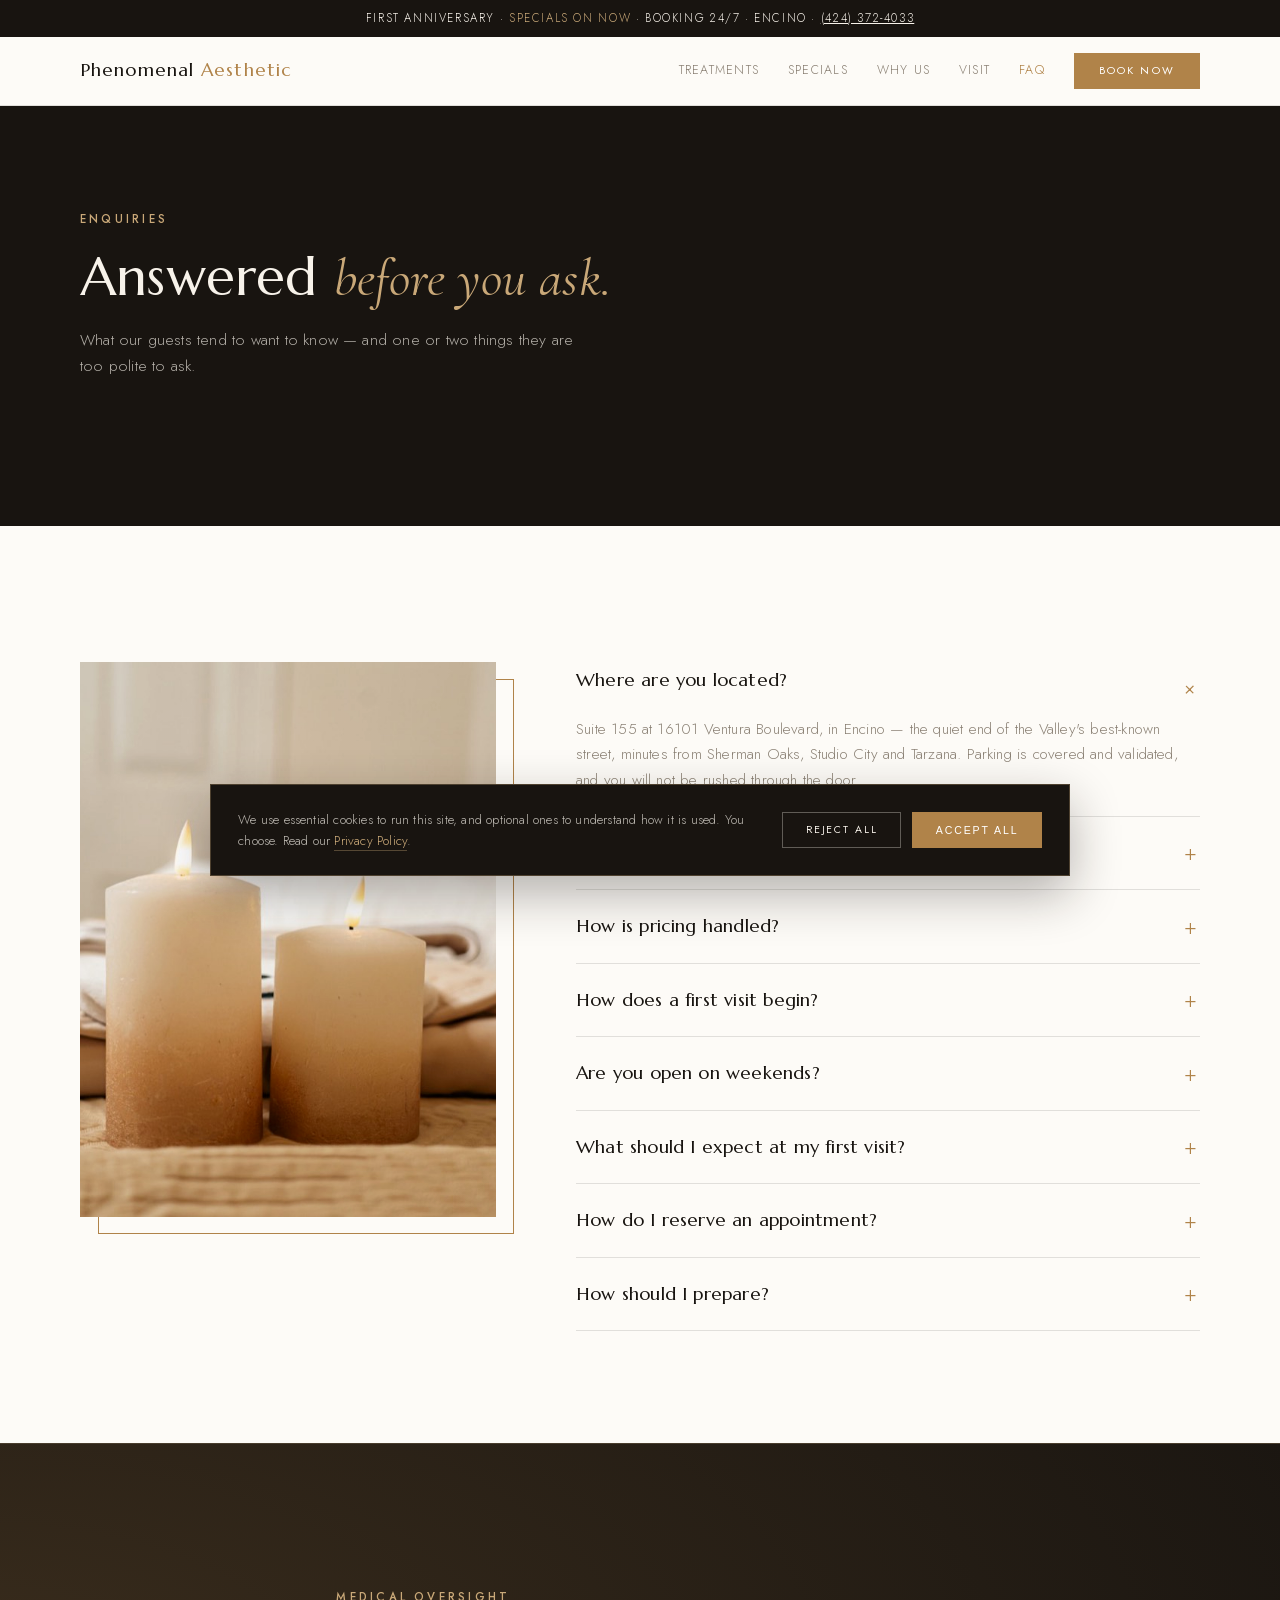
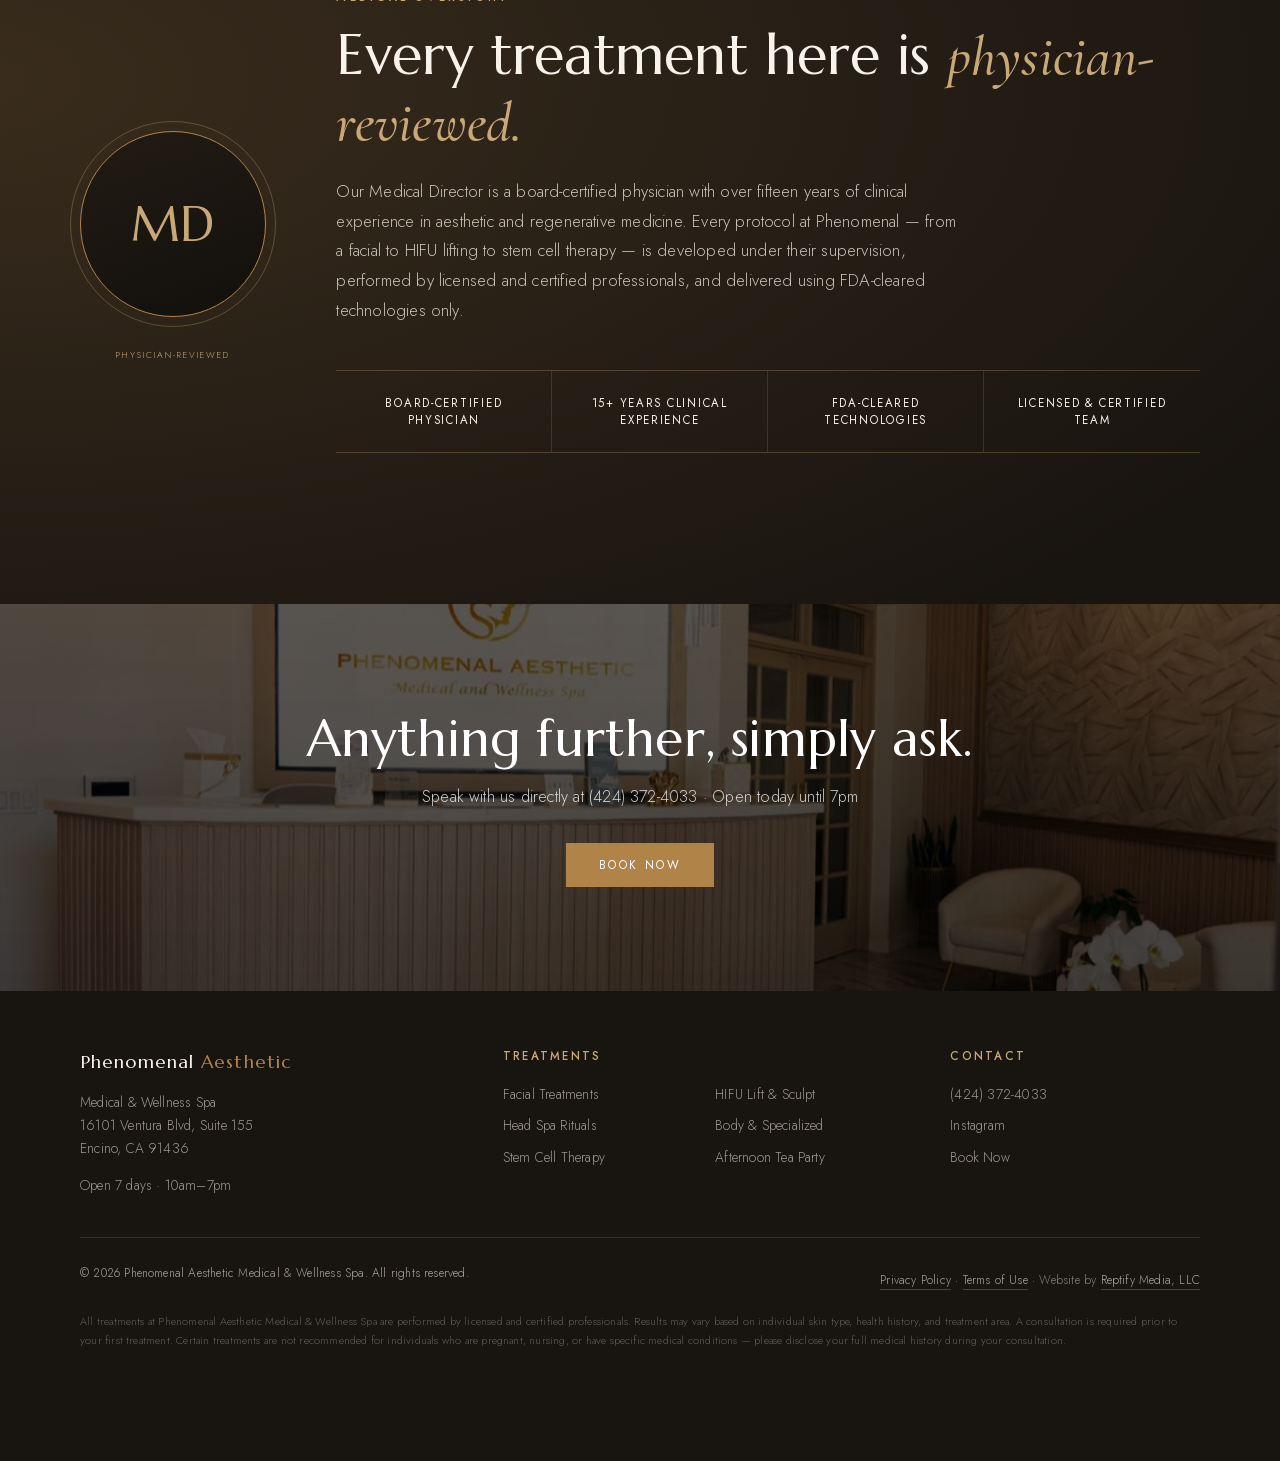
==== commit 7008a443: "Add the anniversary Specials page, and correct the services we said we did not offer The anniversary" ====
--- a/faq.html
+++ b/faq.html
@@ -149,7 +149,7 @@
       "name": "How do I reserve an appointment?",
       "acceptedAnswer": {
         "@type": "Answer",
-        "text": "Treatments run 10am to 7pm, but bookings are taken 24/7 — chat with Nora, our AI concierge, at any hour, or telephone (424) 372-4033, answered day and night. Same-week appointments are usually available, weekends included."
+        "text": "Treatments run 10am to 7pm, but bookings are taken 24/7 — chat with Sophia, our AI concierge, at any hour, or telephone (424) 372-4033, answered day and night. Same-week appointments are usually available, weekends included."
       }
     },
     {
@@ -166,13 +166,14 @@
 </head>
 <body>
 
-<div class="announce">Treatments 10am–7pm · <span>Booking &amp; enquiries 24/7</span> · Ventura Blvd, Encino · <a href="tel:+14243724033" style="text-decoration:underline">(424) 372-4033</a></div>
+<div class="announce"><a href="specials.html">First Anniversary · <span>Specials on now</span></a> · Booking 24/7 · Encino · <a href="tel:+14243724033" style="text-decoration:underline">(424) 372-4033</a></div>
 
 <nav>
   <div class="wrap nav-in">
     <a class="logo" href="index.html">Phenomenal <em>Aesthetic</em></a>
     <div class="nav-links" id="navMenu">
       <a href="treatments.html">Treatments</a>
+      <a href="specials.html">Specials</a>
       <a href="why-us.html">Why Us</a>
       <a href="visit.html">Visit</a>
       <a href="faq.html" class="active">FAQ</a>
@@ -225,7 +226,7 @@
     </details>
     <details>
       <summary>How do I reserve an appointment?</summary>
-      <p>Treatments run ten until seven, but bookings are taken around the clock — chat with Nora, our concierge, at any hour, or telephone <a href="tel:+14243724033" style="color:var(--gold)">(424) 372-4033</a>, which is answered day and night. Same-week appointments are usually available, weekends included, though evenings tend to reserve first.</p>
+      <p>Treatments run ten until seven, but bookings are taken around the clock — chat with Sophia, our concierge, at any hour, or telephone <a href="tel:+14243724033" style="color:var(--gold)">(424) 372-4033</a>, which is answered day and night. Same-week appointments are usually available, weekends included, though evenings tend to reserve first.</p>
     </details>
     <details>
       <summary>How should I prepare?</summary>
--- a/style.css
+++ b/style.css
@@ -810,3 +810,54 @@
 ::selection{background:rgba(176,131,73,.25);color:var(--ink)}
 .chat-panel ::selection,.svc-panel ::selection,footer ::selection{
   background:rgba(201,168,120,.32);color:var(--ivory)}
+
+/* ── anniversary specials ─────────────────────────────────── */
+.anniv-hero{background:var(--ink) !important;position:relative}
+.anniv-hero::after{content:"";position:absolute;inset:0;pointer-events:none;
+  background:radial-gradient(ellipse at 75% 20%,rgba(176,131,73,.22),transparent 58%)}
+.anniv-hero .wrap{position:relative;z-index:1}
+
+.sp-sec{padding:6.5rem 0}
+.sp-sec--alt{background:var(--paper,#f6f2ec)}
+.sp-head{max-width:56ch;margin-bottom:3rem}
+.sp-head h2{font-size:clamp(1.8rem,4.2vw,2.6rem);margin-bottom:.8rem}
+.sp-head p{color:var(--stone)}
+
+.sp-grid{display:grid;grid-template-columns:repeat(auto-fit,minmax(17rem,1fr));gap:1.4rem}
+.sp-card{border:1px solid var(--line);background:#fff;padding:2rem 1.8rem;display:flex;
+  flex-direction:column;transition:border-color .5s ease,box-shadow .5s ease}
+.sp-card:hover{border-color:var(--gold);box-shadow:0 14px 40px rgba(24,20,16,.08)}
+.sp-tag{display:inline-block;align-self:flex-start;font-size:.62rem;letter-spacing:.2em;
+  text-transform:uppercase;color:#fff;background:var(--gold);padding:.4rem .7rem;margin-bottom:1.1rem}
+.sp-card h3{font-size:1.32rem;margin-bottom:.6rem}
+.sp-price{font-family:var(--serif);font-size:2.1rem;color:var(--gold);line-height:1;margin-bottom:.8rem}
+.sp-price span{font-family:var(--sans);font-size:.78rem;letter-spacing:.14em;text-transform:uppercase;
+  color:var(--stone)}
+.sp-desc{font-size:.94rem;color:var(--stone);flex:1;margin-bottom:1.2rem}
+.sp-card .btn{align-self:flex-start}
+/* the flagship offer carries the weight of the page */
+.sp-card--hero{background:var(--ink);border-color:var(--gold)}
+.sp-card--hero h3{color:var(--ivory)}
+.sp-card--hero .sp-desc{color:rgba(247,242,234,.72)}
+.sp-card--hero .sp-price{color:var(--gold-soft)}
+.sp-card--hero .sp-price span{color:rgba(247,242,234,.5)}
+
+.gift-sec{background:var(--ink);color:var(--ivory);text-align:center;padding:6.5rem 0}
+.gift-sec .eyebrow{color:var(--gold-soft)}
+.gift-sec h2{font-size:clamp(2rem,5.5vw,3.2rem);margin-bottom:.9rem}
+.gift-lead{color:rgba(247,242,234,.72);max-width:46ch;margin:0 auto 2.6rem}
+.gift-grid{display:grid;grid-template-columns:repeat(3,1fr);gap:1.2rem;max-width:44rem;
+  margin:0 auto 2.6rem}
+.gift-card{border:1px solid rgba(201,168,120,.35);padding:1.8rem 1rem}
+.gc-face{font-family:var(--serif);font-size:1.9rem;color:var(--ivory);line-height:1}
+.gc-label{font-size:.62rem;letter-spacing:.2em;text-transform:uppercase;
+  color:rgba(247,242,234,.5);margin:.4rem 0 1rem}
+.gc-pay{font-family:var(--serif);font-size:2.2rem;color:var(--gold-soft);line-height:1}
+.sp-terms{font-size:.72rem;line-height:1.7;color:rgba(255,255,255,.5);max-width:60ch;
+  margin:2.4rem auto 0}
+
+@media(max-width:640px){
+  .sp-sec,.gift-sec{padding:4rem 0}
+  .gift-grid{grid-template-columns:1fr;max-width:22rem}
+  .sp-card{padding:1.5rem 1.3rem}
+}
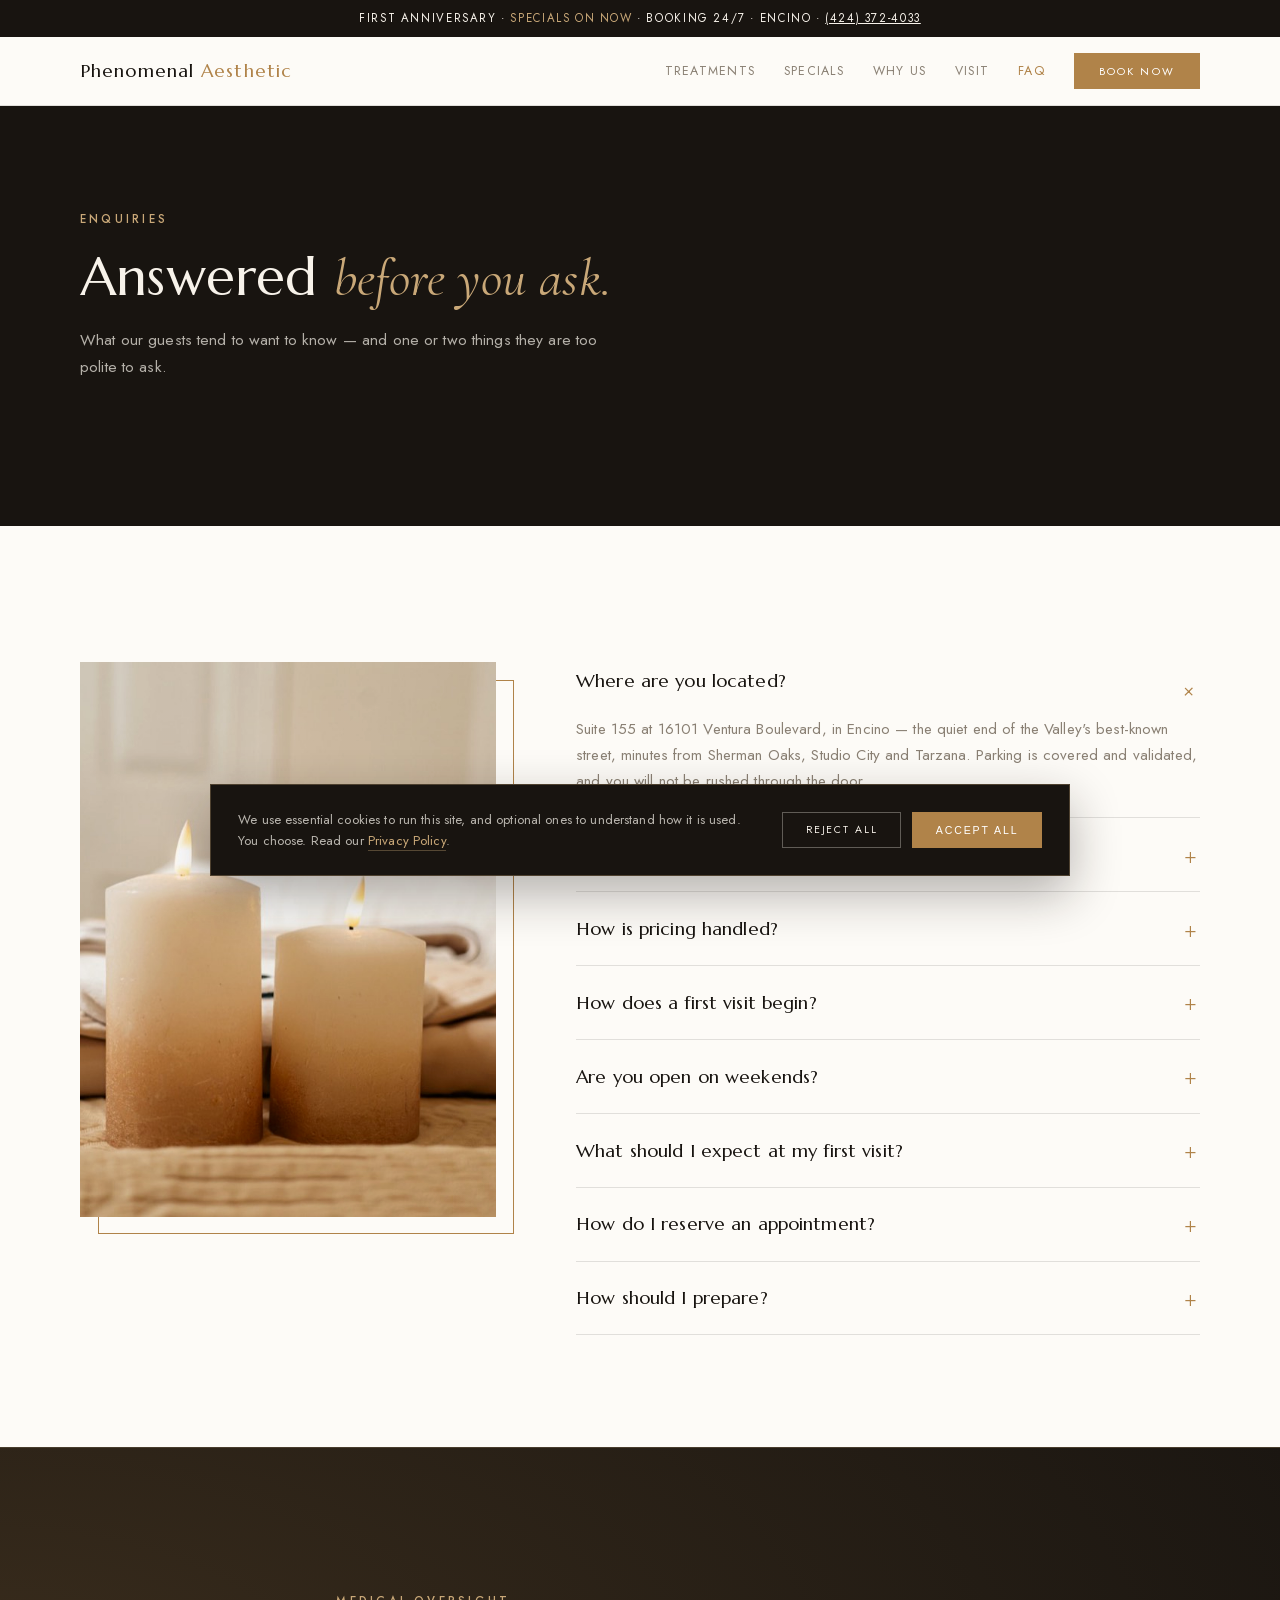
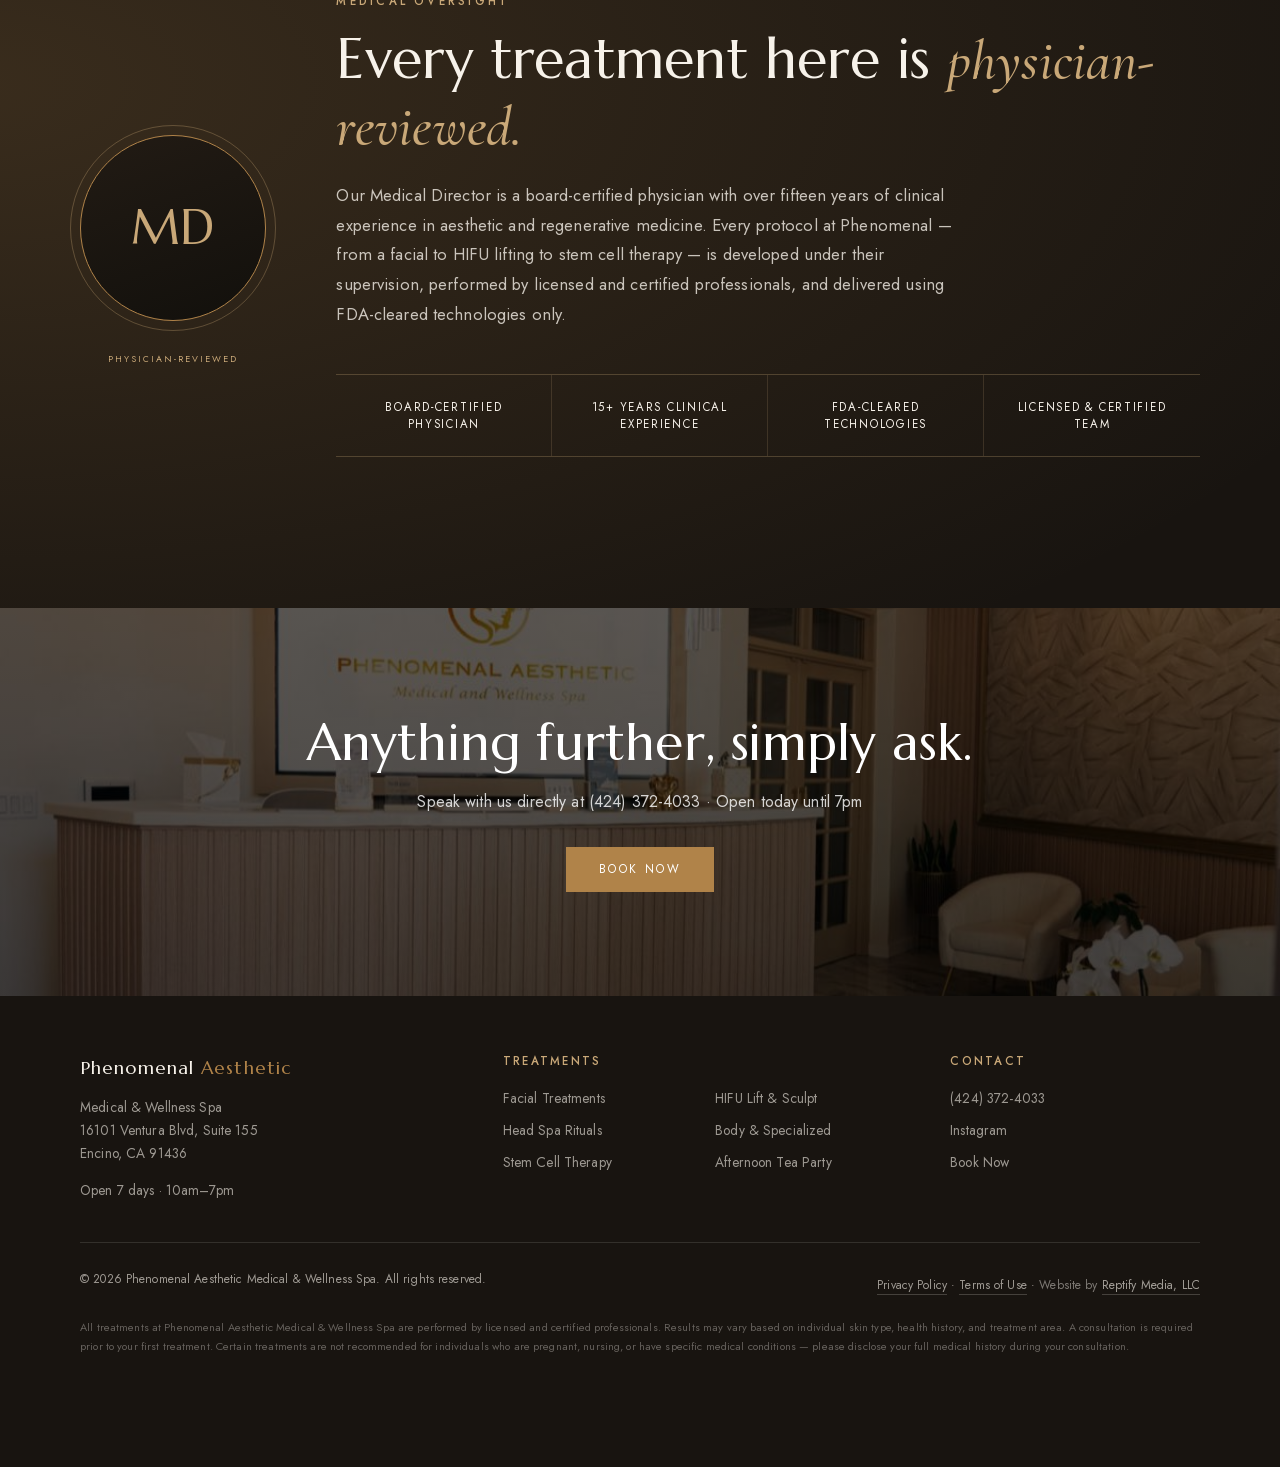
==== commit e24fe4d4: "Set the type for the guests who actually spend The people buying stem cell therapy and injectables s" ====
--- a/faq.html
+++ b/faq.html
@@ -14,7 +14,7 @@
 <meta name="twitter:card" content="summary_large_image">
 <meta name="robots" content="noindex,nofollow"><!-- DEMO: set to index,follow at launch -->
 <link rel="canonical" href="https://phenomenalaestheticspa.com/faq.html">
-<style>@font-face{font-family:'Marcellus';src:url('fonts/marcellus-400.woff2') format('woff2');font-weight:400;font-style:normal;font-display:block}@font-face{font-family:'Cormorant Garamond';src:url('fonts/cormorant-italic.woff2') format('woff2');font-weight:400 500;font-style:italic;font-display:block}@font-face{font-family:'Jost';src:url('fonts/jost.woff2') format('woff2');font-weight:300 500;font-style:normal;font-display:block}:root{--ink:#181410;--espresso:#241d16;--gold:#b08349;--gold-soft:#c9a878;--ivory:#f7f2ea;--porcelain:#fdfbf7;--stone:#8a8074;--line:rgba(24,20,16,.12);--serif:'Marcellus',Georgia,'Times New Roman',serif;--accent:'Cormorant Garamond',Georgia,serif;--sans:'Jost','Helvetica Neue',Helvetica,Arial,sans-serif;}*{margin:0;padding:0;box-sizing:border-box;-webkit-tap-highlight-color:transparent}html{scroll-behavior:smooth;background:#181410;overscroll-behavior-y:none}body{font-family:var(--sans);color:var(--ink);background:var(--porcelain) !important;line-height:1.68;font-weight:300;letter-spacing:.012em;-webkit-font-smoothing:antialiased;text-rendering:optimizeLegibility}img{max-width:100%;height:auto;display:block}a{color:inherit;text-decoration:none}h1,h2,h3{font-family:var(--serif);font-weight:400;line-height:1.18;letter-spacing:.004em}.wrap{width:min(1120px,92%);margin:0 auto}.eyebrow{font-size:.72rem;letter-spacing:.28em;text-transform:uppercase;color:var(--gold);margin-bottom:1rem;font-weight:500}.btn{display:inline-block;padding:.95rem 2rem;font-size:.74rem;letter-spacing:.2em;text-transform:uppercase;font-weight:400;text-align:center;line-height:1;transition:background .4s ease,color .4s ease,border-color .4s ease,transform .4s ease,box-shadow .4s ease}.btn-gold{background:var(--gold);color:#fff;border:1px solid var(--gold)}.btn-gold:hover{background:#9a7040;border-color:#9a7040}.btn-ghost{border:1px solid rgba(255,255,255,.5);color:#fff}.btn-ghost:hover{background:rgba(255,255,255,.12)}.btn-dark{border:1px solid var(--ink);color:var(--ink)}.btn-dark:hover{background:var(--ink);color:var(--ivory)}.announce{background:var(--ink);color:var(--ivory);text-align:center;font-size:.72rem;letter-spacing:.14em;text-transform:uppercase;padding:.55rem 1rem}.announce span{color:var(--gold-soft)}nav{position:relative;z-index:50;background:var(--porcelain);border-bottom:1px solid var(--line)}.nav-in{display:flex;align-items:center;justify-content:space-between;padding:1rem 0}.logo{font-family:var(--serif);font-size:1.15rem;letter-spacing:.06em}.logo em{font-style:normal;color:var(--gold)}.nav-links{display:flex;align-items:center;gap:1.8rem;font-size:.78rem;letter-spacing:.1em;text-transform:uppercase;color:var(--stone)}.nav-links a:hover{color:var(--ink)}.nav-cta{background:var(--gold);color:#fff;border:1px solid var(--gold);padding:.72rem 1.5rem;font-size:.68rem;letter-spacing:.2em;text-transform:uppercase;font-weight:400;line-height:1}.nav-links .nav-cta{color:#fff}@media(max-width:820px){.nav-links a:not(.nav-cta){display:none}}.hero{position:relative;min-height:88svh;display:flex;align-items:flex-end;color:#fff;isolation:isolate;overflow:hidden}.hero::before{content:"";position:absolute;inset:0;background:#241d16 url('images/hero-lounge.jpg') center 30%/cover no-repeat;z-index:-2}.hero::after{content:"";position:absolute;inset:0;background:linear-gradient(180deg,rgba(36,29,22,.44) 0%,rgba(28,22,17,.6) 50%,rgba(24,20,16,.93) 100%);z-index:-1}.hero-in{padding:4.5rem 0 4rem}.hero .eyebrow{color:var(--gold-soft)}.hero h1{font-size:clamp(2.6rem,8vw,5.2rem);max-width:14ch;margin-bottom:1.2rem}.hero h1 em{font-family:var(--accent);font-style:italic;font-weight:500;color:var(--gold-soft)}.hero p{max-width:46ch;font-size:1.02rem;color:rgba(255,255,255,.85);margin-bottom:1.8rem}.proof-badge{display:inline-flex;align-items:center;gap:.5rem;background:rgba(24,20,16,.55);border:1px solid rgba(255,255,255,.28);backdrop-filter:blur(6px);padding:.5rem 1rem;font-size:.78rem;letter-spacing:.06em;margin-bottom:1.6rem;flex-wrap:wrap;justify-content:center}@media(max-width:640px){.proof-badge .badge-tail{display:none}}.proof-badge b{color:var(--gold-soft);font-weight:600}.hero-ctas{display:flex;gap:.9rem;flex-wrap:wrap}@media(max-width:640px){.hero-ctas{flex-direction:column}.hero-ctas .btn{width:100%}}.strip{background:var(--ink);color:var(--ivory)}.strip-in{display:grid;grid-template-columns:repeat(4,1fr);text-align:center;padding:1.4rem 0;gap:1rem}.strip b{display:block;font-family:var(--serif);font-size:1.05rem;color:var(--gold-soft);font-weight:400}.strip .strip-lead b{color:var(--gold)}.strip span{font-size:.7rem;letter-spacing:.14em;text-transform:uppercase;color:rgba(247,242,234,.6)}@media(max-width:720px){.strip-in{grid-template-columns:repeat(2,1fr);gap:1.4rem 1rem}}section{padding:8.5rem 0}.sec-head{max-width:58ch;margin-bottom:4rem}.sec-head h2{font-size:clamp(1.9rem,4.5vw,2.9rem);margin-bottom:.9rem}.sec-head p{color:var(--stone);font-size:1rem}.page-hero{background:var(--ink) !important;color:var(--ivory);padding:6.5rem 0 5rem;height:420px;display:flex;align-items:flex-start;overflow:hidden}.page-hero h1{margin-top:0}.page-hero .eyebrow{margin-bottom:1.1rem}.page-hero .eyebrow{color:var(--gold-soft)}.page-hero h1{font-family:var(--serif);font-size:clamp(2.1rem,5vw,3.3rem);font-weight:400;max-width:22ch}.page-hero p.lead{color:rgba(247,242,234,.7);max-width:52ch;margin-top:1.1rem;font-size:.98rem}.nav-links a.active{color:var(--gold)}.nav-toggle{display:none;width:44px;height:44px;border:none;background:none;cursor:pointer;padding:0;position:relative;z-index:82;margin-right:-.5rem}.nav-toggle span{display:block;width:22px;height:1px;background:var(--ink);margin:0 auto;transition:transform .45s cubic-bezier(.25,.6,.3,1),opacity .3s ease,background .3s ease}.nav-toggle span:first-child{transform:translateY(-3px)}.nav-toggle span:last-child{transform:translateY(3px)}body.menu-open .nav-toggle span{background:var(--ivory)}body.menu-open .nav-toggle span:first-child{transform:translateY(.5px) rotate(45deg)}body.menu-open .nav-toggle span:last-child{transform:translateY(-.5px) rotate(-45deg)}@media(max-width:820px){.nav-toggle{display:block}nav .nav-links{position:fixed;inset:0;background:var(--ink);flex-direction:column;align-items:flex-start;justify-content:center;gap:0;padding:0 2rem;z-index:80;opacity:0;visibility:hidden;transition:opacity .5s cubic-bezier(.25,.6,.3,1),visibility .5s}body.menu-open nav .nav-links{opacity:1;visibility:visible}nav .nav-links a:not(.nav-cta){display:block;font-family:var(--serif);font-size:1.32rem;letter-spacing:.02em;text-transform:none;color:var(--ivory);padding:.62rem 0;width:100%;opacity:0;transform:translateY(14px);transition:opacity .5s cubic-bezier(.25,.6,.3,1),transform .5s cubic-bezier(.25,.6,.3,1),color .3s}body.menu-open nav .nav-links a:not(.nav-cta){opacity:1;transform:none}body.menu-open nav .nav-links a:nth-of-type(1){transition-delay:.1s}body.menu-open nav .nav-links a:nth-of-type(2){transition-delay:.16s}body.menu-open nav .nav-links a:nth-of-type(3){transition-delay:.22s}body.menu-open nav .nav-links a:nth-of-type(4){transition-delay:.28s}nav .nav-links a:not(.nav-cta):hover{color:var(--gold-soft)}nav .nav-links .nav-cta{display:none}nav .nav-links::after{content:"16101 Ventura Blvd, Suite 155 · Encino";position:absolute;bottom:6.5rem;left:2rem;right:2rem;font-size:.7rem;letter-spacing:.16em;text-transform:uppercase;color:rgba(247,242,234,.42);opacity:0;transition:opacity .5s ease .34s}body.menu-open nav .nav-links::after{opacity:1}body.menu-open{overflow:hidden}nav{background:var(--porcelain)}body.menu-open nav{background:transparent;border-bottom-color:transparent}body.menu-open .logo{color:var(--ivory);position:relative;z-index:82}.svc a,.menu-item a,.p-more{display:inline-block;padding:.62rem 0}footer li a{display:inline-block;padding:.34rem 0}.announce a{display:inline-block;padding:.3rem .2rem}.foot-legal-links a{display:inline-block;padding:.3rem 0}.visit-card a[href^="tel"],.visit-card a[href^="https://www.instagram"]{display:inline-block;padding:.25rem 0}}@media(prefers-reduced-motion:reduce){nav .nav-links,nav .nav-links a,.nav-toggle span{transition:none}}.page-hero .wrap{width:min(1120px,92%)}.page-hero p.lead{max-width:52ch}@media(max-width:820px){.page-hero{height:auto;min-height:300px;padding:3.4rem 0 3rem}}.reviews .sec-head{margin:0 auto 3.4rem;text-align:center}.reviews .sec-head h2{color:var(--ivory)}.review-rail{position:relative;overflow:hidden}.review-rail + .review-rail{margin-top:1.5rem}.review-track{display:flex;align-items:stretch;gap:1.5rem;width:max-content;will-change:transform}.review-track--a{animation:driftLeft 168s linear infinite}.review-track--b{animation:driftRight 196s linear infinite}.review-rail:hover .review-track,.review-rail:focus-within .review-track{animation-play-state:paused}@keyframes driftLeft{from{transform:translate3d(0,0,0)}to{transform:translate3d(-50%,0,0)}}@keyframes driftRight{from{transform:translate3d(-50%,0,0)}to{transform:translate3d(0,0,0)}}.review-card{flex:0 0 clamp(310px,25vw,368px);text-align:left;position:relative;border:1px solid rgba(201,168,120,.2);background:linear-gradient(158deg,rgba(247,242,234,.055),rgba(247,242,234,.012));padding:2.2rem 2rem 1.9rem;display:flex;flex-direction:column;transition:border-color .6s ease,background .6s ease}.review-card:hover{border-color:rgba(201,168,120,.46);background:linear-gradient(158deg,rgba(247,242,234,.08),rgba(247,242,234,.02))}.rc-stars{color:var(--gold-soft);letter-spacing:.26em;font-size:.72rem;margin-bottom:1.3rem}.review-card p{font-family:var(--sans);font-weight:300;font-size:.96rem;line-height:1.85;letter-spacing:.006em;color:rgba(250,247,241,.93);margin:0 0 1.7rem;flex:1;text-wrap:pretty}.rc-name{font-family:var(--serif);font-size:.95rem;color:var(--ivory);letter-spacing:.02em;padding-top:1.1rem;border-top:1px solid rgba(201,168,120,.2)}.rc-source{display:block;font-size:.6rem;letter-spacing:.22em;text-transform:uppercase;color:var(--gold-soft);margin-top:.4rem}.rc-treatment{display:block;font-size:.6rem;letter-spacing:.16em;text-transform:uppercase;color:rgba(247,242,234,.42);margin-top:.22rem}@media(max-width:860px){.review-rail{overflow-x:auto;scroll-snap-type:x mandatory;-webkit-overflow-scrolling:touch;scrollbar-width:none;padding-inline:1.1rem}.review-rail::-webkit-scrollbar{display:none}.review-track{animation:none !important;width:auto;gap:1rem}.review-card{flex:0 0 78vw;scroll-snap-align:center;padding:1.8rem 1.6rem 1.6rem}.review-card p{font-size:.98rem;line-height:1.8}.review-rail + .review-rail{margin-top:1rem}}@media(prefers-reduced-motion:reduce){.review-track{animation:none}.review-rail{overflow-x:auto;scroll-snap-type:x mandatory}.review-card{scroll-snap-align:start}}</style>
+<style>@font-face{font-family:'Marcellus';src:url('fonts/marcellus-400.woff2') format('woff2');font-weight:400;font-style:normal;font-display:block}@font-face{font-family:'Cormorant Garamond';src:url('fonts/cormorant-italic.woff2') format('woff2');font-weight:400 500;font-style:italic;font-display:block}@font-face{font-family:'Jost';src:url('fonts/jost.woff2') format('woff2');font-weight:300 500;font-style:normal;font-display:block}:root{--ink:#181410;--espresso:#241d16;--gold:#b08349;--gold-soft:#c9a878;--ivory:#f7f2ea;--porcelain:#fdfbf7;--stone:#8a8074;--line:rgba(24,20,16,.12);--serif:'Marcellus',Georgia,'Times New Roman',serif;--accent:'Cormorant Garamond',Georgia,serif;--sans:'Jost','Helvetica Neue',Helvetica,Arial,sans-serif;}*{margin:0;padding:0;box-sizing:border-box;-webkit-tap-highlight-color:transparent}html{scroll-behavior:smooth;background:#181410;overscroll-behavior-y:none}body{font-family:var(--sans);color:var(--ink);background:var(--porcelain) !important;line-height:1.7;font-weight:400;letter-spacing:.008em;-webkit-font-smoothing:antialiased;text-rendering:optimizeLegibility}img{max-width:100%;height:auto;display:block}a{color:inherit;text-decoration:none}h1,h2,h3{font-family:var(--serif);font-weight:400;line-height:1.18;letter-spacing:.004em}.wrap{width:min(1120px,92%);margin:0 auto}.eyebrow{font-size:.72rem;letter-spacing:.28em;text-transform:uppercase;color:var(--gold);margin-bottom:1rem;font-weight:500}.btn{display:inline-block;padding:.95rem 2rem;font-size:.74rem;letter-spacing:.2em;text-transform:uppercase;font-weight:400;text-align:center;line-height:1;transition:background .4s ease,color .4s ease,border-color .4s ease,transform .4s ease,box-shadow .4s ease}.btn-gold{background:var(--gold);color:#fff;border:1px solid var(--gold)}.btn-gold:hover{background:#9a7040;border-color:#9a7040}.btn-ghost{border:1px solid rgba(255,255,255,.5);color:#fff}.btn-ghost:hover{background:rgba(255,255,255,.12)}.btn-dark{border:1px solid var(--ink);color:var(--ink)}.btn-dark:hover{background:var(--ink);color:var(--ivory)}.announce{background:var(--ink);color:var(--ivory);text-align:center;font-size:.72rem;letter-spacing:.14em;text-transform:uppercase;padding:.55rem 1rem}.announce span{color:var(--gold-soft)}nav{position:relative;z-index:50;background:var(--porcelain);border-bottom:1px solid var(--line)}.nav-in{display:flex;align-items:center;justify-content:space-between;padding:1rem 0}.logo{font-family:var(--serif);font-size:1.15rem;letter-spacing:.06em}.logo em{font-style:normal;color:var(--gold)}.nav-links{display:flex;align-items:center;gap:1.8rem;font-size:.78rem;letter-spacing:.1em;text-transform:uppercase;color:var(--stone)}.nav-links a:hover{color:var(--ink)}.nav-cta{background:var(--gold);color:#fff;border:1px solid var(--gold);padding:.72rem 1.5rem;font-size:.68rem;letter-spacing:.2em;text-transform:uppercase;font-weight:400;line-height:1}.nav-links .nav-cta{color:#fff}@media(max-width:820px){.nav-links a:not(.nav-cta){display:none}}.hero{position:relative;min-height:88svh;display:flex;align-items:flex-end;color:#fff;isolation:isolate;overflow:hidden}.hero::before{content:"";position:absolute;inset:0;background:#241d16 url('images/hero-lounge.jpg') center 30%/cover no-repeat;z-index:-2}.hero::after{content:"";position:absolute;inset:0;background:linear-gradient(180deg,rgba(36,29,22,.44) 0%,rgba(28,22,17,.6) 50%,rgba(24,20,16,.93) 100%);z-index:-1}.hero-in{padding:4.5rem 0 4rem}.hero .eyebrow{color:var(--gold-soft)}.hero h1{font-size:clamp(2.6rem,8vw,5.2rem);max-width:14ch;margin-bottom:1.2rem}.hero h1 em{font-family:var(--accent);font-style:italic;font-weight:500;color:var(--gold-soft)}.hero p{max-width:46ch;font-size:1.02rem;color:rgba(255,255,255,.85);margin-bottom:1.8rem}.proof-badge{display:inline-flex;align-items:center;gap:.5rem;background:rgba(24,20,16,.55);border:1px solid rgba(255,255,255,.28);backdrop-filter:blur(6px);padding:.5rem 1rem;font-size:.78rem;letter-spacing:.06em;margin-bottom:1.6rem;flex-wrap:wrap;justify-content:center}@media(max-width:640px){.proof-badge .badge-tail{display:none}}.proof-badge b{color:var(--gold-soft);font-weight:600}.hero-ctas{display:flex;gap:.9rem;flex-wrap:wrap}@media(max-width:640px){.hero-ctas{flex-direction:column}.hero-ctas .btn{width:100%}}.strip{background:var(--ink);color:var(--ivory)}.strip-in{display:grid;grid-template-columns:repeat(4,1fr);text-align:center;padding:1.4rem 0;gap:1rem}.strip b{display:block;font-family:var(--serif);font-size:1.05rem;color:var(--gold-soft);font-weight:400}.strip .strip-lead b{color:var(--gold)}.strip span{font-size:.7rem;letter-spacing:.14em;text-transform:uppercase;color:rgba(247,242,234,.6)}@media(max-width:720px){.strip-in{grid-template-columns:repeat(2,1fr);gap:1.4rem 1rem}}section{padding:8.5rem 0}.sec-head{max-width:58ch;margin-bottom:4rem}.sec-head h2{font-size:clamp(1.9rem,4.5vw,2.9rem);margin-bottom:.9rem}.sec-head p{color:var(--stone);font-size:1rem}.page-hero{background:var(--ink) !important;color:var(--ivory);padding:6.5rem 0 5rem;height:420px;display:flex;align-items:flex-start;overflow:hidden}.page-hero h1{margin-top:0}.page-hero .eyebrow{margin-bottom:1.1rem}.page-hero .eyebrow{color:var(--gold-soft)}.page-hero h1{font-family:var(--serif);font-size:clamp(2.1rem,5vw,3.3rem);font-weight:400;max-width:22ch}.page-hero p.lead{color:rgba(247,242,234,.7);max-width:52ch;margin-top:1.1rem;font-size:.98rem}.nav-links a.active{color:var(--gold)}.nav-toggle{display:none;width:44px;height:44px;border:none;background:none;cursor:pointer;padding:0;position:relative;z-index:82;margin-right:-.5rem}.nav-toggle span{display:block;width:22px;height:1px;background:var(--ink);margin:0 auto;transition:transform .45s cubic-bezier(.25,.6,.3,1),opacity .3s ease,background .3s ease}.nav-toggle span:first-child{transform:translateY(-3px)}.nav-toggle span:last-child{transform:translateY(3px)}body.menu-open .nav-toggle span{background:var(--ivory)}body.menu-open .nav-toggle span:first-child{transform:translateY(.5px) rotate(45deg)}body.menu-open .nav-toggle span:last-child{transform:translateY(-.5px) rotate(-45deg)}@media(max-width:820px){.nav-toggle{display:block}nav .nav-links{position:fixed;inset:0;background:var(--ink);flex-direction:column;align-items:flex-start;justify-content:center;gap:0;padding:0 2rem;z-index:80;opacity:0;visibility:hidden;transition:opacity .5s cubic-bezier(.25,.6,.3,1),visibility .5s}body.menu-open nav .nav-links{opacity:1;visibility:visible}nav .nav-links a:not(.nav-cta){display:block;font-family:var(--serif);font-size:1.32rem;letter-spacing:.02em;text-transform:none;color:var(--ivory);padding:.62rem 0;width:100%;opacity:0;transform:translateY(14px);transition:opacity .5s cubic-bezier(.25,.6,.3,1),transform .5s cubic-bezier(.25,.6,.3,1),color .3s}body.menu-open nav .nav-links a:not(.nav-cta){opacity:1;transform:none}body.menu-open nav .nav-links a:nth-of-type(1){transition-delay:.1s}body.menu-open nav .nav-links a:nth-of-type(2){transition-delay:.16s}body.menu-open nav .nav-links a:nth-of-type(3){transition-delay:.22s}body.menu-open nav .nav-links a:nth-of-type(4){transition-delay:.28s}nav .nav-links a:not(.nav-cta):hover{color:var(--gold-soft)}nav .nav-links .nav-cta{display:none}nav .nav-links::after{content:"16101 Ventura Blvd, Suite 155 · Encino";position:absolute;bottom:6.5rem;left:2rem;right:2rem;font-size:.7rem;letter-spacing:.16em;text-transform:uppercase;color:rgba(247,242,234,.42);opacity:0;transition:opacity .5s ease .34s}body.menu-open nav .nav-links::after{opacity:1}body.menu-open{overflow:hidden}nav{background:var(--porcelain)}body.menu-open nav{background:transparent;border-bottom-color:transparent}body.menu-open .logo{color:var(--ivory);position:relative;z-index:82}.svc a,.menu-item a,.p-more{display:inline-block;padding:.62rem 0}footer li a{display:inline-block;padding:.34rem 0}.announce a{display:inline-block;padding:.3rem .2rem}.foot-legal-links a{display:inline-block;padding:.3rem 0}.visit-card a[href^="tel"],.visit-card a[href^="https://www.instagram"]{display:inline-block;padding:.25rem 0}}@media(prefers-reduced-motion:reduce){nav .nav-links,nav .nav-links a,.nav-toggle span{transition:none}}.page-hero .wrap{width:min(1120px,92%)}.page-hero p.lead{max-width:52ch}@media(max-width:820px){.page-hero{height:auto;min-height:300px;padding:3.4rem 0 3rem}}.reviews .sec-head{margin:0 auto 3.4rem;text-align:center}.reviews .sec-head h2{color:var(--ivory)}.review-rail{position:relative;overflow:hidden}.review-rail + .review-rail{margin-top:1.5rem}.review-track{display:flex;align-items:stretch;gap:1.5rem;width:max-content;will-change:transform}.review-track--a{animation:driftLeft 168s linear infinite}.review-track--b{animation:driftRight 196s linear infinite}.review-rail:hover .review-track,.review-rail:focus-within .review-track{animation-play-state:paused}@keyframes driftLeft{from{transform:translate3d(0,0,0)}to{transform:translate3d(-50%,0,0)}}@keyframes driftRight{from{transform:translate3d(-50%,0,0)}to{transform:translate3d(0,0,0)}}.review-card{flex:0 0 clamp(310px,25vw,368px);text-align:left;position:relative;border:1px solid rgba(201,168,120,.2);background:linear-gradient(158deg,rgba(247,242,234,.055),rgba(247,242,234,.012));padding:2.2rem 2rem 1.9rem;display:flex;flex-direction:column;transition:border-color .6s ease,background .6s ease}.review-card:hover{border-color:rgba(201,168,120,.46);background:linear-gradient(158deg,rgba(247,242,234,.08),rgba(247,242,234,.02))}.rc-stars{color:var(--gold-soft);letter-spacing:.26em;font-size:.72rem;margin-bottom:1.3rem}.review-card p{font-family:var(--sans);font-weight:300;font-size:.96rem;line-height:1.85;letter-spacing:.006em;color:rgba(250,247,241,.93);margin:0 0 1.7rem;flex:1;text-wrap:pretty}.rc-name{font-family:var(--serif);font-size:.95rem;color:var(--ivory);letter-spacing:.02em;padding-top:1.1rem;border-top:1px solid rgba(201,168,120,.2)}.rc-source{display:block;font-size:.6rem;letter-spacing:.22em;text-transform:uppercase;color:var(--gold-soft);margin-top:.4rem}.rc-treatment{display:block;font-size:.6rem;letter-spacing:.16em;text-transform:uppercase;color:rgba(247,242,234,.42);margin-top:.22rem}@media(max-width:860px){.review-rail{overflow-x:auto;scroll-snap-type:x mandatory;-webkit-overflow-scrolling:touch;scrollbar-width:none;padding-inline:1.1rem}.review-rail::-webkit-scrollbar{display:none}.review-track{animation:none !important;width:auto;gap:1rem}.review-card{flex:0 0 78vw;scroll-snap-align:center;padding:1.8rem 1.6rem 1.6rem}.review-card p{font-size:.98rem;line-height:1.8}.review-rail + .review-rail{margin-top:1rem}}@media(prefers-reduced-motion:reduce){.review-track{animation:none}.review-rail{overflow-x:auto;scroll-snap-type:x mandatory}.review-card{scroll-snap-align:start}}</style>
 <script>document.documentElement.className+=' js'</script>
 <link rel="preload" as="font" type="font/woff2" href="fonts/marcellus-400.woff2" crossorigin>
 <link rel="preload" as="font" type="font/woff2" href="fonts/jost.woff2" crossorigin>
--- a/style.css
+++ b/style.css
@@ -21,7 +21,7 @@
 }
 *{margin:0;padding:0;box-sizing:border-box;-webkit-tap-highlight-color:transparent}
 html{scroll-behavior:smooth;background:#181410;overscroll-behavior-y:none}
-body{font-family:var(--sans);color:var(--ink);background:var(--porcelain) !important;line-height:1.68;font-weight:300;letter-spacing:.012em;-webkit-font-smoothing:antialiased;text-rendering:optimizeLegibility}
+body{font-family:var(--sans);color:var(--ink);background:var(--porcelain) !important;line-height:1.7;font-weight:400;letter-spacing:.008em;-webkit-font-smoothing:antialiased;text-rendering:optimizeLegibility}
 img{max-width:100%;height:auto;display:block}
 a{color:inherit;text-decoration:none}
 h1,h2,h3{font-family:var(--serif);font-weight:400;line-height:1.18;letter-spacing:.004em}
@@ -515,7 +515,7 @@
   summary{font-size:1.08rem;padding-right:2rem}
   /* body */
   .hero p:not(.eyebrow),.sec-head p,.page-hero p.lead,.medcred-bio,.flagship p.fl-lead{font-size:.97rem;line-height:1.7}
-  .svc p:not(.outcome),.visit-card p,.team-card p,.step p,.pillar span,details p,.legal p,.legal li,.mi-desc{font-size:.92rem;line-height:1.68}
+  .svc p:not(.outcome),.visit-card p,.team-card p,.step p,.pillar span,details p,.legal p,.legal li,.mi-desc{font-size:1.05rem;line-height:1.72}
   .svc .outcome,.cat-note,.team-role{font-size:1.02rem}
   /* labels — all one size */
   .eyebrow,.strip span,.medcred-chips span,.announce,.foot-legal,.svc a,.menu-item a,.foot-credit,.mi-dur{font-size:.72rem}
@@ -861,3 +861,24 @@
   .gift-grid{grid-template-columns:1fr;max-width:22rem}
   .sp-card{padding:1.5rem 1.3rem}
 }
+
+
+/* ── legibility for the guests who actually spend ─────────── */
+/* stem cell and injectable buyers skew older and arrive on a phone;
+   the type has to work for them before it works for anyone */
+@media(max-width:820px){
+  html{font-size:17.5px}
+  body{font-weight:400}
+  .sec-head p,.hero p,.page-hero p.lead{font-size:1.06rem;line-height:1.7}
+  .sp-desc,.mi-desc,.svc p{font-size:1.05rem}
+  .eyebrow{font-size:.78rem;letter-spacing:.22em}
+  summary{font-size:1.12rem}
+  .mi-name,.menu-item h3{font-size:1.12rem}
+  .mi-price{font-size:1.14rem}
+  .strip span,.visit-card span{font-size:.8rem}
+  .foot-legal{font-size:.8rem;line-height:1.75;color:rgba(247,242,234,.5)}
+  footer{font-size:.95rem}
+  .chat-msg p{font-size:1.02rem;line-height:1.75}
+  .sp-card h3{font-size:1.3rem}
+  .sp-tag{font-size:.7rem}
+}
